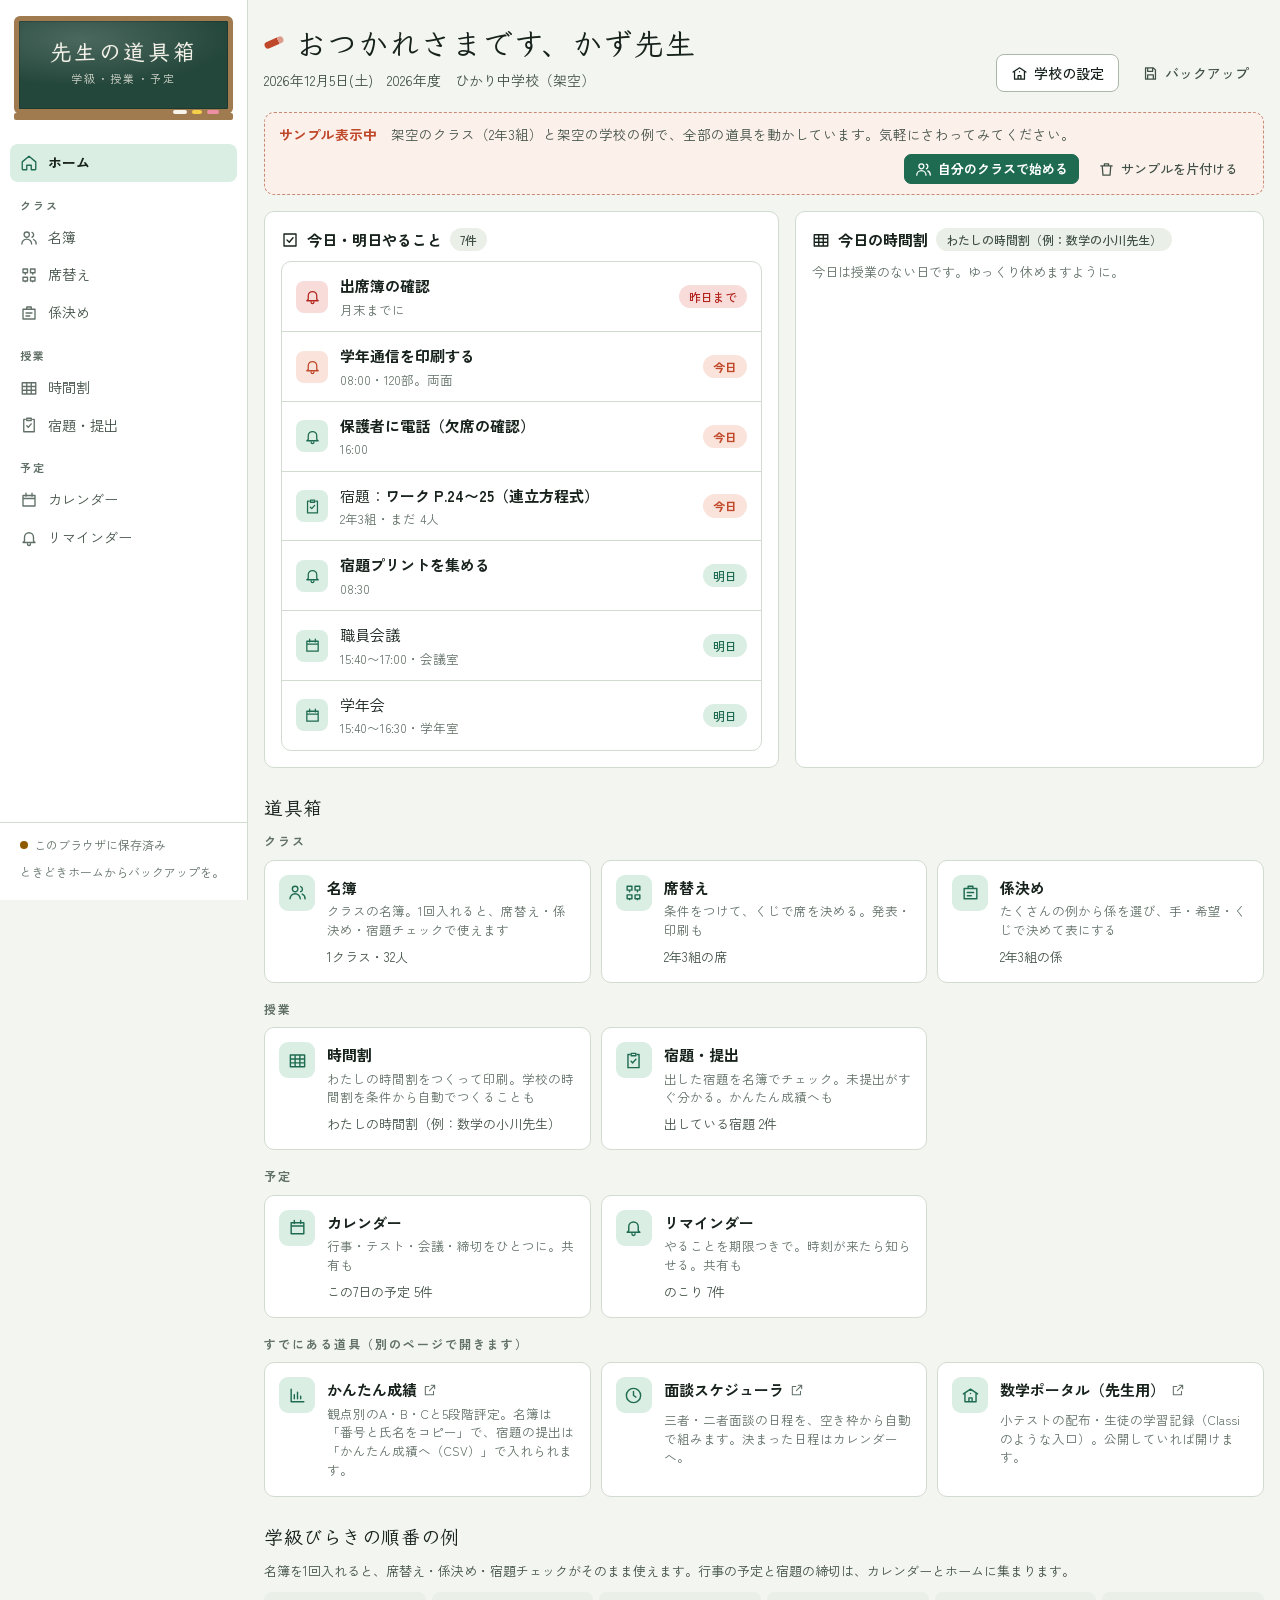
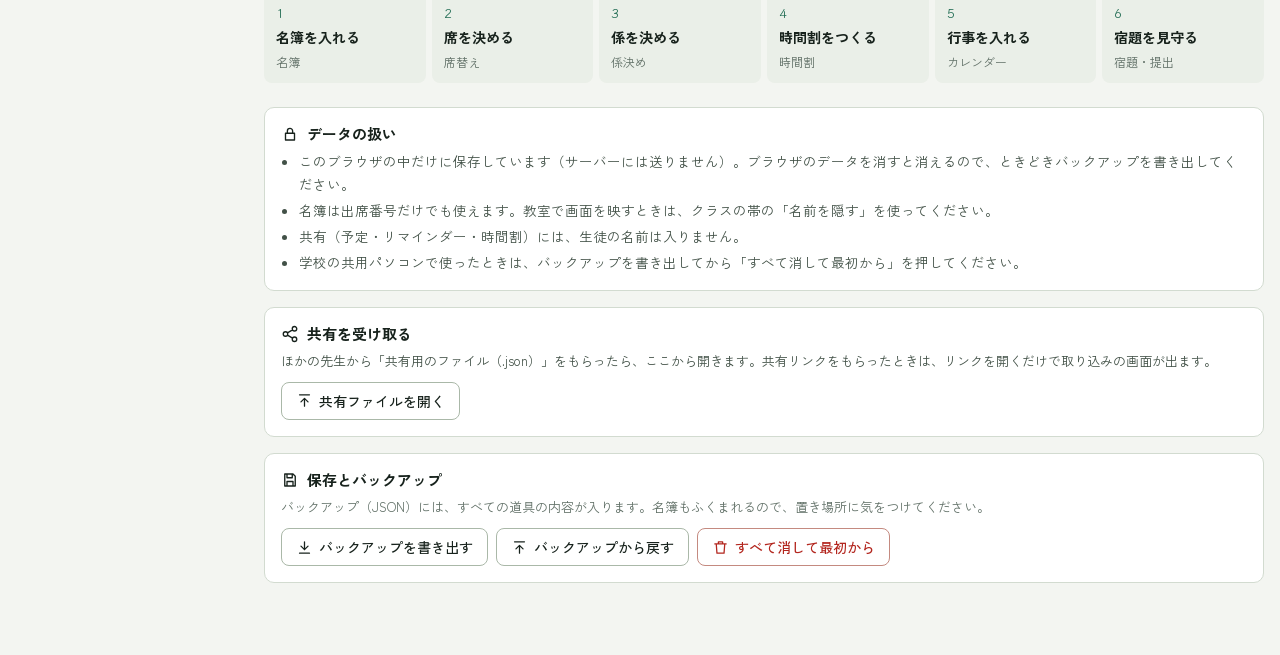
==== sensei-kit/index.html @ aae1f176 "先生の道具箱（sensei-kit）を追加 名簿を1回入れると、席替え・係決め・宿題の提出チェックがそのまま使える、 ブラウザだけで動く先生向けの道具一式。土台は みせびらき の kit.js を写し" ====
<!doctype html>
<html lang="ja">
<head>
<meta charset="utf-8">
<meta name="viewport" content="width=device-width, initial-scale=1, viewport-fit=cover">
<meta name="robots" content="noindex,nofollow">
<meta name="referrer" content="no-referrer">
<meta name="description" content="席替え・係決め・時間割・カレンダー・リマインダー・宿題の提出チェックを、1つの名簿でつないだ先生の道具箱。データはこのブラウザの中だけに保存します。">
<meta name="theme-color" content="#24473b">
<title>先生の道具箱</title>
<link rel="icon" href="data:image/svg+xml,%3Csvg xmlns='http://www.w3.org/2000/svg' viewBox='0 0 64 64'%3E%3Crect x='4' y='8' width='56' height='40' rx='4' fill='%23a07b4f'/%3E%3Crect x='9' y='13' width='46' height='30' rx='2' fill='%2324473b'/%3E%3Cpath d='M17 34c5-9 9-12 14-6s9 3 14-8' stroke='%23f6f3ea' stroke-width='3' fill='none' stroke-linecap='round'/%3E%3Crect x='38' y='51' width='14' height='5' rx='2.5' fill='%23f3cf4a'/%3E%3C/svg%3E">
<link rel="preconnect" href="https://fonts.googleapis.com">
<link rel="preconnect" href="https://fonts.gstatic.com" crossorigin>
<link rel="stylesheet" href="https://fonts.googleapis.com/css2?family=Klee+One:wght@400;600&family=Zen+Kaku+Gothic+New:wght@400;500;700&display=swap">
<link rel="stylesheet" href="css/kit.css">
</head>
<body>
<div id="kit"></div>
<!-- 部品（順番が大事：kit.js → school.js → 解く部品 → アプリ。最後に Kit.start()） -->
<script src="vendor/qrcode.js"></script>
<script src="js/kit.js"></script>
<script src="js/core/school.js"></script>
<script src="js/core/seat-solver.js"></script>
<script src="js/core/timetable-solver.js"></script>
<script src="js/core/roles-data.js"></script>
<script src="js/apps/home.js"></script>
<script src="js/apps/roster.js"></script>
<script src="js/apps/seats.js"></script>
<script src="js/apps/roles.js"></script>
<script src="js/apps/timetable.js"></script>
<script src="js/apps/homework.js"></script>
<script src="js/apps/calendar.js"></script>
<script src="js/apps/reminders.js"></script>
<script src="js/start.js"></script>
</body>
</html>
---- sensei-kit/css/kit.css ----
/* 先生の道具箱 — 共通の見た目（みせびらき の kit.css を写して、色と看板だけ学校向けに）
   黒板の緑を地の色に、ここぞという所だけチョークの朱。看板は黒板とチョーク受け。
   レイアウト：左にメニュー（黒板の看板つき）、右に作業台。スマホでは上に細い帯、メニューは引き出し。
   色はすべてトークン。トークンの名前は みせびらき と同じ（--gosu が主の色、--shu が差し色）。
   アプリ側の CSS も、ここの変数だけを使う（ダーク表示が自動でそろう）。 */
:root {
  --bg: #f3f5f1;
  --surface: #ffffff;
  --surface-2: #eaefe8;
  --surface-3: #dce5da;
  --line: #d2dbd0;
  --line-strong: #aab8a8;
  --ink: #17221c;
  --ink-2: #425147;
  --ink-3: #627168;
  --gosu: #1f6b52;
  --gosu-hi: #26805f;
  --gosu-wash: #daeee3;
  --on-gosu: #ffffff;
  --shu: #c0482a;
  --shu-wash: #fae3da;
  --on-shu: #ffffff;
  --board: #24473b;
  --on-board: #f6f3ea;
  --frame: #a07b4f;
  --ok: #23774a;
  --ok-wash: #dcefe3;
  --warn: #8f5b00;
  --warn-wash: #f8ecd2;
  --bad: #b3261e;
  --bad-wash: #f8dcda;
  --focus: #26805f;
  --scrim: rgba(12, 24, 18, .42);
  --shadow-1: 0 1px 2px rgba(20, 40, 30, .06);
  --shadow-2: 0 2px 4px rgba(20, 40, 30, .05), 0 12px 32px rgba(20, 40, 30, .12);
  /* グラフ・種類の色（みせびらき と同じ検証済みの並び。順番どおりに使い、使い回さない） */
  --series-1: #2f6fd0;
  --series-2: #e25a33;
  --series-3: #1baf7a;
  --series-4: #eda100;
  --series-5: #e87ba4;
  --series-6: #008300;
  --series-7: #6250d6;
  --series-8: #e34948;
  --chart-grid: #e3eae1;
  --chart-axis: #b7c4b5;
  --r: 10px;
  --r-sm: 6px;
  --r-lg: 16px;
  --font-display: "Klee One", "Hiragino Maru Gothic ProN", "Yu Gothic", "YuGothic", "IPAGothic", sans-serif;
  --font-body: "Zen Kaku Gothic New", "Hiragino Sans", "Hiragino Kaku Gothic ProN", "Yu Gothic UI", "Yu Gothic", Meiryo, "IPAGothic", system-ui, sans-serif;
  --font-mono: ui-monospace, "SFMono-Regular", Menlo, Consolas, monospace;
  --side-w: 248px;
  --top-h: 52px;
  --gutter-l: max(16px, env(safe-area-inset-left, 0px));
  --gutter-r: max(16px, env(safe-area-inset-right, 0px));
}
@media (prefers-color-scheme: dark) {
  :root:not([data-theme="light"]) {
    --bg: #0e1512;
    --surface: #141e19;
    --surface-2: #1a2721;
    --surface-3: #22322a;
    --line: #293a31;
    --line-strong: #3c5346;
    --ink: #e5eee8;
    --ink-2: #b2c3b8;
    --ink-3: #8ea095;
    --gosu: #7fd0ac;
    --gosu-hi: #9fdec1;
    --gosu-wash: #1b3a2d;
    --on-gosu: #0a1510;
    --shu: #ff8a66;
    --shu-wash: #47261b;
    --on-shu: #1a0b07;
    --board: #1c3a2f;
    --on-board: #f2efe6;
    --frame: #6e5537;
    --ok: #6fd09a;
    --ok-wash: #15372a;
    --warn: #f0c35a;
    --warn-wash: #3a2f12;
    --bad: #ff8d84;
    --bad-wash: #47201d;
    --focus: #9fdec1;
    --scrim: rgba(0, 0, 0, .55);
    --shadow-1: 0 1px 2px rgba(0, 0, 0, .3);
    --shadow-2: 0 2px 4px rgba(0, 0, 0, .3), 0 12px 32px rgba(0, 0, 0, .45);
    --series-1: #5b8fe6;
    --series-2: #e5673f;
    --series-3: #199e70;
    --series-4: #c98500;
    --series-5: #d55181;
    --series-6: #2f9a2f;
    --series-7: #9085e9;
    --series-8: #e66767;
    --chart-grid: #20302a;
    --chart-axis: #3c5346;
    color-scheme: dark;
  }
}
:root[data-theme="dark"] {
  --bg: #0e1512;
  --surface: #141e19;
  --surface-2: #1a2721;
  --surface-3: #22322a;
  --line: #293a31;
  --line-strong: #3c5346;
  --ink: #e5eee8;
  --ink-2: #b2c3b8;
  --ink-3: #8ea095;
  --gosu: #7fd0ac;
  --gosu-hi: #9fdec1;
  --gosu-wash: #1b3a2d;
  --on-gosu: #0a1510;
  --shu: #ff8a66;
  --shu-wash: #47261b;
  --on-shu: #1a0b07;
  --board: #1c3a2f;
  --on-board: #f2efe6;
  --frame: #6e5537;
  --ok: #6fd09a;
  --ok-wash: #15372a;
  --warn: #f0c35a;
  --warn-wash: #3a2f12;
  --bad: #ff8d84;
  --bad-wash: #47201d;
  --focus: #9fdec1;
  --scrim: rgba(0, 0, 0, .55);
  --shadow-1: 0 1px 2px rgba(0, 0, 0, .3);
  --shadow-2: 0 2px 4px rgba(0, 0, 0, .3), 0 12px 32px rgba(0, 0, 0, .45);
  --series-1: #5b8fe6;
  --series-2: #e5673f;
  --series-3: #199e70;
  --series-4: #c98500;
  --series-5: #d55181;
  --series-6: #2f9a2f;
  --series-7: #9085e9;
  --series-8: #e66767;
  --chart-grid: #20302a;
  --chart-axis: #3c5346;
  color-scheme: dark;
}

*, *::before, *::after { box-sizing: border-box; }
html, body { min-height: 100%; }
body {
  margin: 0;
  background: var(--bg);
  color: var(--ink);
  font-family: var(--font-body);
  font-size: 15px;
  line-height: 1.7;
  -webkit-font-smoothing: antialiased;
  -webkit-text-size-adjust: 100%;
  line-break: strict;
}
img, video, canvas, svg { max-width: 100%; }
[hidden] { display: none !important; }
a { color: var(--gosu); }
a:hover { color: var(--gosu-hi); }
h1, h2, h3, h4 { text-wrap: balance; line-height: 1.35; margin: 0; }
p { margin: 0; }
:focus-visible { outline: 2px solid var(--focus); outline-offset: 2px; }
::selection { background: var(--gosu-wash); }
@media (prefers-reduced-motion: reduce) {
  *, *::before, *::after { animation-duration: .01ms !important; transition-duration: .01ms !important; }
}

/* ───────── 外枠（メニュー＋作業台） ───────── */
.mb { display: grid; grid-template-columns: 1fr; min-height: 100vh; min-height: 100dvh; }
@media (min-width: 1000px) { .mb { grid-template-columns: var(--side-w) minmax(0, 1fr); } }

.mb-top {
  position: sticky; top: env(safe-area-inset-top, 0px); z-index: 40;
  display: flex; align-items: center; gap: 10px;
  height: var(--top-h);
  padding-left: var(--gutter-l); padding-right: var(--gutter-r);
  background: var(--board); color: var(--on-board);
}
@media (min-width: 1000px) { .mb-top { display: none; } }
.mb-top .mb-menu-btn { color: var(--on-board); background: transparent; border: 0; width: 40px; height: 40px; margin-left: -8px; border-radius: 8px; display: grid; place-items: center; cursor: pointer; }
.mb-top .mb-menu-btn:hover { background: rgba(255, 255, 255, .12); }
.mb-top .mb-top-brand { font-family: var(--font-display); font-weight: 600; letter-spacing: .08em; font-size: 17px; }
.mb-top .mb-top-app { margin-left: auto; font-size: 13px; opacity: .85; white-space: nowrap; overflow: hidden; text-overflow: ellipsis; min-width: 0; }

.mb-side {
  position: fixed; inset: 0 auto 0 0; z-index: 60;
  width: min(86vw, 300px);
  transform: translateX(-102%);
  transition: transform .22s ease;
  background: var(--surface);
  border-right: 1px solid var(--line);
  display: flex; flex-direction: column;
  padding-top: env(safe-area-inset-top, 0px);
  padding-bottom: env(safe-area-inset-bottom, 0px);
  padding-left: env(safe-area-inset-left, 0px);
  overflow-y: auto;
}
.mb.is-drawer .mb-side { transform: none; box-shadow: var(--shadow-2); }
.mb-scrim { position: fixed; inset: 0; z-index: 55; background: var(--scrim); }
@media (min-width: 1000px) {
  .mb-side { position: sticky; top: 0; height: 100vh; height: 100dvh; width: auto; transform: none; transition: none; padding-left: 0; }
  .mb-scrim { display: none; }
}

/* 黒板の看板（木の枠とチョーク受け）。押すとホームへ */
.kokuban {
  position: relative; display: block; margin: 16px 14px 6px; padding: 16px 12px 22px;
  color: var(--on-board); text-align: center; text-decoration: none;
  background: radial-gradient(120% 90% at 30% 20%, color-mix(in srgb, var(--board) 82%, #fff) 0%, var(--board) 60%);
  border: 5px solid var(--frame); border-radius: 6px;
  box-shadow: inset 0 0 0 1px rgba(0, 0, 0, .18), var(--shadow-1);
}
.kokuban:hover { color: var(--on-board); filter: brightness(1.05); }
.kokuban .kokuban-name { font-family: var(--font-display); font-weight: 600; font-size: 22px; letter-spacing: .12em; line-height: 1.25; display: block; text-shadow: 0 0 1px rgba(255, 255, 255, .35); }
.kokuban .kokuban-sub { display: block; font-size: 11px; letter-spacing: .2em; opacity: .82; margin-top: 4px; }
.kokuban .kokuban-tray { position: absolute; left: -5px; right: -5px; bottom: -11px; height: 7px; background: var(--frame); border-radius: 2px; display: flex; justify-content: flex-end; align-items: flex-start; gap: 5px; padding: 0 14px; }
.kokuban .kokuban-tray i { display: block; width: 14px; height: 4px; margin-top: -3px; border-radius: 2px; background: #f7f4ec; }
.kokuban .kokuban-tray i.c2 { width: 10px; background: #f3cf4a; }
.kokuban .kokuban-tray i.c3 { width: 12px; background: #ef8fa6; }

.mb-nav { padding: 24px 10px 12px; display: grid; gap: 14px; }
.mb-nav-group > .mb-nav-label { font-size: 11px; letter-spacing: .16em; color: var(--ink-3); padding: 0 10px 4px; font-weight: 700; }
.mb-nav-item {
  display: flex; align-items: center; gap: 10px; width: 100%;
  padding: 7px 10px; border-radius: 8px; border: 0; background: transparent;
  color: var(--ink-2); font: inherit; font-size: 14px; text-align: left; cursor: pointer; text-decoration: none;
}
.mb-nav-item svg { flex: none; width: 18px; height: 18px; color: var(--ink-3); }
.mb-nav-item:hover { background: var(--surface-2); color: var(--ink); }
.mb-nav-item[aria-current="page"] { background: var(--gosu-wash); color: var(--ink); font-weight: 700; }
.mb-nav-item[aria-current="page"] svg { color: var(--gosu); }
.mb-side-foot { margin-top: auto; padding: 12px 20px 18px; font-size: 12px; color: var(--ink-3); border-top: 1px solid var(--line); display: grid; gap: 6px; }
.mb-save-state { display: flex; align-items: center; gap: 6px; }
.mb-save-state::before { content: ""; width: 8px; height: 8px; border-radius: 50%; background: var(--ink-3); flex: none; }
.mb-save-state[data-mode="db"]::before { background: var(--ok); }
.mb-save-state[data-mode="local"]::before { background: var(--warn); }

.mb-main { min-width: 0; }
.mb-view {
  padding-left: var(--gutter-l); padding-right: var(--gutter-r);
  padding-block: 22px 72px;
  max-width: 1240px; margin: 0 auto;
}
.mb-view.is-wide { max-width: none; padding-block: 0; padding-left: 0; padding-right: 0; }

/* ───────── アプリの見出し ───────── */
.app-head { display: flex; flex-wrap: wrap; align-items: flex-end; gap: 12px 20px; margin-bottom: 20px; }
.app-head .app-title { min-width: 0; flex: 1 1 320px; }
.app-head h1 { font-family: var(--font-display); font-weight: 600; font-size: clamp(22px, 3.2vw, 30px); letter-spacing: .04em; display: flex; align-items: center; gap: 12px; }
/* 見出しの頭に、チョーク1本 */
.app-head h1::before {
  content: ""; flex: none; width: 20px; height: 7px; border-radius: 4px;
  background: linear-gradient(90deg, var(--shu) 0 72%, color-mix(in srgb, var(--shu) 55%, var(--surface)) 72%);
  transform: rotate(-24deg);
}
.app-head .app-desc { color: var(--ink-2); margin-top: 6px; font-size: 14px; max-width: 64ch; }
.app-head .app-actions { display: flex; flex-wrap: wrap; gap: 8px; align-items: center; }

/* ───────── 部品 ───────── */
.btn {
  --btn-bg: var(--surface); --btn-fg: var(--ink); --btn-line: var(--line-strong);
  display: inline-flex; align-items: center; justify-content: center; gap: 6px;
  min-height: 38px; padding: 7px 14px;
  border: 1px solid var(--btn-line); border-radius: 8px;
  background: var(--btn-bg); color: var(--btn-fg);
  font: inherit; font-size: 14px; font-weight: 500; line-height: 1.2;
  cursor: pointer; text-decoration: none; white-space: nowrap;
  transition: background .12s, border-color .12s, transform .06s;
}
.btn:hover { --btn-bg: var(--surface-2); }
.btn:active { transform: translateY(1px); }
.btn:disabled, .btn[aria-disabled="true"] { opacity: .5; cursor: not-allowed; transform: none; }
.btn svg { width: 17px; height: 17px; flex: none; }
.btn.primary { --btn-bg: var(--gosu); --btn-fg: var(--on-gosu); --btn-line: var(--gosu); font-weight: 700; }
.btn.primary:hover { --btn-bg: var(--gosu-hi); --btn-line: var(--gosu-hi); }
.btn.accent { --btn-bg: var(--shu); --btn-fg: var(--on-shu); --btn-line: var(--shu); font-weight: 700; }
.btn.accent:hover { filter: brightness(1.06); }
.btn.ghost { --btn-bg: transparent; --btn-line: transparent; color: var(--ink-2); }
.btn.ghost:hover { --btn-bg: var(--surface-2); color: var(--ink); }
.btn.danger { --btn-fg: var(--bad); --btn-line: color-mix(in srgb, var(--bad) 45%, var(--line)); }
.btn.danger:hover { --btn-bg: var(--bad-wash); }
.btn.sm { min-height: 30px; padding: 4px 10px; font-size: 13px; border-radius: 7px; }
.btn.icon { padding: 0; width: 38px; min-width: 38px; }
.btn.icon.sm { width: 30px; min-width: 30px; }
.btn.ai { --btn-line: color-mix(in srgb, var(--gosu) 40%, var(--line)); color: var(--gosu); }
.btn.ai svg { color: var(--gosu); }
.btn-row { display: flex; flex-wrap: wrap; gap: 8px; align-items: center; }
/* 指で押す画面では、小さいボタンも 36px 以上に */
@media (pointer: coarse) {
  .btn.sm { min-height: 36px; }
  .btn.icon.sm { width: 36px; min-width: 36px; }
  .seg > button { min-height: 36px; }
}

label { font-size: 13px; color: var(--ink-2); font-weight: 500; }
input[type="text"], input[type="email"], input[type="tel"], input[type="url"], input[type="number"],
input[type="date"], input[type="time"], input[type="datetime-local"], input[type="month"], input[type="search"],
input[type="password"], input:not([type]), select, textarea {
  width: 100%; min-width: 0;
  min-height: 38px; padding: 7px 10px;
  border: 1px solid var(--line-strong); border-radius: 8px;
  background: var(--surface); color: var(--ink);
  font: inherit; font-size: 15px; line-height: 1.5;
}
textarea { min-height: 84px; resize: vertical; }
select { padding-right: 28px; }
input:focus, select:focus, textarea:focus { outline: 2px solid var(--focus); outline-offset: 0; border-color: var(--focus); }
input[type="checkbox"], input[type="radio"] { accent-color: var(--gosu); width: 17px; height: 17px; }
input[type="color"] { width: 44px; height: 36px; padding: 2px; border: 1px solid var(--line-strong); border-radius: 8px; background: var(--surface); cursor: pointer; }
input[type="range"] { accent-color: var(--gosu); width: 100%; }
::placeholder { color: var(--ink-3); opacity: 1; }

.field { display: grid; gap: 4px; min-width: 0; }
.hint, .field .hint { font-size: 12px; color: var(--ink-3); line-height: 1.5; }
.field.inline { grid-template-columns: auto 1fr; align-items: center; gap: 10px; }
.check { display: inline-flex; align-items: center; gap: 8px; font-size: 14px; color: var(--ink); cursor: pointer; }

.card { background: var(--surface); border: 1px solid var(--line); border-radius: var(--r); padding: 16px; min-width: 0; }
.card.pad-lg { padding: 22px; }
.card.flat { box-shadow: none; }
.card-h { display: flex; align-items: center; gap: 10px; flex-wrap: wrap; margin-bottom: 12px; }
.card-h h2, .card-h h3 { font-size: 16px; font-weight: 700; }
.card-h .spacer { flex: 1; }
.section-title { font-family: var(--font-display); font-size: 19px; font-weight: 600; letter-spacing: .03em; margin: 26px 0 12px; }

.stack { display: flex; flex-direction: column; gap: 12px; min-width: 0; }
.stack.tight { gap: 6px; }
.row { display: flex; flex-wrap: wrap; gap: 10px; align-items: center; min-width: 0; }
.row.between { justify-content: space-between; }
.grow { flex: 1 1 auto; min-width: 0; }
.grid { display: grid; gap: 14px; min-width: 0; }
.grid > * { min-width: 0; }
.cols-2 { grid-template-columns: repeat(auto-fit, minmax(min(100%, 320px), 1fr)); }
.cols-3 { grid-template-columns: repeat(auto-fit, minmax(min(100%, 240px), 1fr)); }
.cols-4 { grid-template-columns: repeat(auto-fit, minmax(min(100%, 180px), 1fr)); }
.split { display: grid; gap: 16px; grid-template-columns: 1fr; min-width: 0; }
@media (min-width: 900px) { .split { grid-template-columns: minmax(280px, 360px) minmax(0, 1fr); } .split.wide-side { grid-template-columns: minmax(300px, 440px) minmax(0, 1fr); } }

.muted { color: var(--ink-3); }
.ink-2 { color: var(--ink-2); }
.small { font-size: 13px; }
.tiny { font-size: 11.5px; }
.num { font-variant-numeric: tabular-nums; }
.mono { font-family: var(--font-mono); font-size: .92em; }
.display { font-family: var(--font-display); }
.nowrap { white-space: nowrap; }
.ellipsis { white-space: nowrap; overflow: hidden; text-overflow: ellipsis; min-width: 0; }
.divider { height: 1px; background: var(--line); border: 0; margin: 4px 0; }

/* 小さな札 */
.chip {
  display: inline-flex; align-items: center; gap: 5px;
  padding: 1px 9px; border-radius: 999px; min-height: 22px;
  font-size: 12px; font-weight: 500; line-height: 1.6;
  background: var(--surface-2); color: var(--ink-2); border: 1px solid transparent; white-space: nowrap;
}
.chip.sample { background: var(--shu-wash); color: var(--shu); font-weight: 700; letter-spacing: .04em; }
.chip.blue { background: var(--gosu-wash); color: var(--gosu); }
.chip.shu { background: var(--shu-wash); color: var(--shu); font-weight: 700; }
.chip.ok { background: var(--ok-wash); color: var(--ok); }
.chip.warn { background: var(--warn-wash); color: var(--warn); }
.chip.bad { background: var(--bad-wash); color: var(--bad); }
.chip.line { background: transparent; border-color: var(--line-strong); }
.chip .dot { width: 7px; height: 7px; border-radius: 50%; background: currentColor; }
button.chip { cursor: pointer; font: inherit; font-size: 12px; }
button.chip[aria-pressed="true"] { background: var(--gosu); color: var(--on-gosu); }

/* サンプル表示中の帯 */
.sample-bar {
  display: flex; flex-wrap: wrap; align-items: center; gap: 8px 14px;
  padding: 10px 14px; margin-bottom: 16px;
  border-radius: var(--r); border: 1px dashed color-mix(in srgb, var(--shu) 55%, var(--line));
  background: color-mix(in srgb, var(--shu-wash) 55%, var(--surface));
  font-size: 13.5px; color: var(--ink-2);
}
.sample-bar strong { color: var(--shu); }
.sample-bar .btn-row { margin-left: auto; }

/* 切り替えボタン（セグメント） */
.seg { display: inline-flex; flex-wrap: wrap; gap: 2px; padding: 3px; border-radius: 9px; background: var(--surface-2); border: 1px solid var(--line); }
.seg > button { display: inline-flex; align-items: center; justify-content: center; gap: 6px; border: 0; background: transparent; color: var(--ink-2); font: inherit; font-size: 13px; padding: 5px 12px; border-radius: 6px; cursor: pointer; min-height: 30px; white-space: nowrap; }
.seg > button svg { flex: none; }
.seg > button:hover { color: var(--ink); }
.seg > button[aria-pressed="true"] { background: var(--surface); color: var(--ink); font-weight: 700; box-shadow: var(--shadow-1); }

/* タブ */
.tabs { display: flex; gap: 2px; border-bottom: 1px solid var(--line); overflow-x: auto; scrollbar-width: none; }
.tabs::-webkit-scrollbar { display: none; }
.tabs > button { border: 0; background: transparent; font: inherit; font-size: 14px; color: var(--ink-2); padding: 9px 14px; cursor: pointer; border-bottom: 2px solid transparent; margin-bottom: -1px; white-space: nowrap; }
.tabs > button[aria-selected="true"] { color: var(--ink); border-bottom-color: var(--gosu); font-weight: 700; }

/* 表 */
.tbl-wrap { overflow-x: auto; border: 1px solid var(--line); border-radius: var(--r); background: var(--surface); }
table.tbl { width: 100%; border-collapse: collapse; font-size: 14px; }
table.tbl th, table.tbl td { padding: 8px 12px; border-bottom: 1px solid var(--line); text-align: left; vertical-align: top; }
table.tbl th { font-size: 12px; font-weight: 700; color: var(--ink-3); letter-spacing: .04em; background: var(--surface-2); white-space: nowrap; }
table.tbl tr:last-child td { border-bottom: 0; }
table.tbl td.r, table.tbl th.r { text-align: right; font-variant-numeric: tabular-nums; }
table.tbl tbody tr:hover td { background: color-mix(in srgb, var(--surface-2) 60%, transparent); }

/* 数字の札（KPI） */
.kpi { display: grid; gap: 2px; padding: 14px 16px; background: var(--surface); border: 1px solid var(--line); border-radius: var(--r); min-width: 0; }
.kpi .kpi-label { font-size: 12.5px; color: var(--ink-3); font-weight: 500; }
.kpi .kpi-value { font-size: 26px; font-weight: 700; letter-spacing: .01em; line-height: 1.25; }
.kpi .kpi-sub { font-size: 12.5px; color: var(--ink-2); }
.meter { height: 8px; border-radius: 99px; background: var(--gosu-wash); overflow: hidden; }
.meter > i { display: block; height: 100%; border-radius: 99px; background: var(--gosu); }
.meter.ok > i { background: var(--ok); }
.meter.warn > i { background: var(--warn); }

/* 何もないとき */
.empty { text-align: center; padding: 32px 18px; border: 1px dashed var(--line-strong); border-radius: var(--r); color: var(--ink-2); background: var(--surface); }
.empty .empty-title { font-weight: 700; color: var(--ink); margin-bottom: 4px; font-size: 15px; }
.empty .btn-row { justify-content: center; margin-top: 12px; }

/* 道具の帯（アプリ上部の操作列） */
.toolbar { display: flex; flex-wrap: wrap; gap: 8px; align-items: center; padding: 8px 0; }
.toolbar .spacer { flex: 1; }

/* 一覧 */
.list { display: grid; border: 1px solid var(--line); border-radius: var(--r); background: var(--surface); overflow: hidden; }
.list > .list-item { display: flex; gap: 12px; align-items: flex-start; padding: 11px 14px; border-bottom: 1px solid var(--line); min-width: 0; }
.list > .list-item:last-child { border-bottom: 0; }
.list > button.list-item { width: 100%; background: transparent; border-left: 0; border-right: 0; border-top: 0; font: inherit; color: inherit; text-align: left; cursor: pointer; }
.list > button.list-item:hover { background: var(--surface-2); }
.list > .list-item[aria-selected="true"] { background: var(--gosu-wash); }

/* ダイアログ */
.modal-back { position: fixed; inset: 0; z-index: 100; background: var(--scrim); display: grid; place-items: center; padding: max(16px, env(safe-area-inset-top, 0px)) var(--gutter-r) max(16px, env(safe-area-inset-bottom, 0px)) var(--gutter-l); animation: mb-fade .14s ease-out; }
.modal {
  width: min(560px, 100%); max-height: calc(100dvh - 32px); overflow: auto;
  background: var(--surface); color: var(--ink);
  border-radius: var(--r-lg); border: 1px solid var(--line); box-shadow: var(--shadow-2);
  display: flex; flex-direction: column;
}
.modal.wide { width: min(880px, 100%); }
.modal:focus { outline: none; }
.modal-h { display: flex; align-items: center; gap: 10px; padding: 16px 18px 4px; }
.modal-h h2 { font-size: 17px; font-weight: 700; flex: 1; }
.modal-b { padding: 10px 18px 6px; display: grid; gap: 12px; }
.modal-f { display: flex; flex-wrap: wrap; justify-content: flex-end; gap: 8px; padding: 12px 18px 16px; }
@keyframes mb-fade { from { opacity: 0; } to { opacity: 1; } }

/* 知らせ */
.mb-toasts { position: fixed; z-index: 120; left: 50%; transform: translateX(-50%); bottom: calc(18px + env(safe-area-inset-bottom, 0px)); display: grid; gap: 8px; width: min(440px, calc(100% - 32px)); pointer-events: none; }
.toast { pointer-events: auto; background: var(--ink); color: var(--surface); padding: 10px 14px; border-radius: 10px; box-shadow: var(--shadow-2); font-size: 14px; display: flex; gap: 10px; align-items: center; animation: mb-rise .18s ease-out; }
.toast.bad { background: var(--bad); color: #fff; }
.toast .btn { --btn-bg: transparent; --btn-fg: inherit; --btn-line: currentColor; min-height: 28px; padding: 3px 10px; font-size: 13px; margin-left: auto; }
@keyframes mb-rise { from { opacity: 0; transform: translateY(6px); } to { opacity: 1; transform: none; } }

/* 使い方などの折りたたみ */
details.help { border: 1px solid var(--line); border-radius: var(--r); background: var(--surface); padding: 10px 14px; font-size: 14px; }
details.help > summary { cursor: pointer; font-weight: 700; color: var(--ink-2); list-style: none; display: flex; align-items: center; gap: 8px; }
details.help > summary::-webkit-details-marker { display: none; }
details.help > summary::before { content: ""; width: 7px; height: 7px; border-right: 2px solid var(--ink-3); border-bottom: 2px solid var(--ink-3); transform: rotate(-45deg); transition: transform .15s; flex: none; }
details.help[open] > summary::before { transform: rotate(45deg); }
details.help ol, details.help ul { margin: 8px 0 0; padding-left: 1.4em; color: var(--ink-2); }
details.help li + li { margin-top: 4px; }

/* 画面によって出し分ける部品 */
html:not(.has-ai) .ai-only { display: none !important; }
html.is-artifact .local-only { display: none !important; }
html:not(.is-artifact) .artifact-only { display: none !important; }
kbd { font-family: var(--font-mono); font-size: 12px; padding: 1px 6px; border-radius: 5px; border: 1px solid var(--line-strong); background: var(--surface-2); }

/* グラフ */
.chart { position: relative; min-width: 0; }
.chart svg { display: block; width: 100%; height: auto; overflow: visible; }
.chart .chart-legend { display: flex; flex-wrap: wrap; gap: 4px 14px; font-size: 12.5px; color: var(--ink-2); margin-bottom: 6px; }
.chart .chart-legend span { display: inline-flex; align-items: center; gap: 6px; }
.chart .chart-legend i { width: 10px; height: 10px; border-radius: 3px; display: inline-block; }
.chart .chart-legend i.line { height: 2px; width: 14px; border-radius: 2px; }
.chart .chart-tip { position: absolute; pointer-events: none; z-index: 5; background: var(--surface); color: var(--ink); border: 1px solid var(--line); box-shadow: var(--shadow-2); border-radius: 8px; padding: 7px 10px; font-size: 12.5px; min-width: 120px; }
.chart .chart-tip .tip-h { color: var(--ink-3); margin-bottom: 3px; }
.chart .chart-tip .tip-row { display: flex; align-items: center; gap: 8px; }
.chart .chart-tip .tip-row b { font-variant-numeric: tabular-nums; margin-left: auto; padding-left: 10px; }
.chart .chart-tip .tip-row i { width: 12px; height: 2px; border-radius: 2px; display: inline-block; }
.chart .chart-table-toggle { margin-top: 6px; }
.chart text { fill: var(--ink-3); font-size: 11px; font-family: var(--font-body); }

/* 印刷（手元のブラウザで開いたときだけ使える） */
@media print {
  .mb-side, .mb-top, .app-actions, .toolbar, .sample-bar, .no-print { display: none !important; }
  .mb { display: block; }
  .mb-view { padding: 0; max-width: none; }
  body { background: #fff; }
}
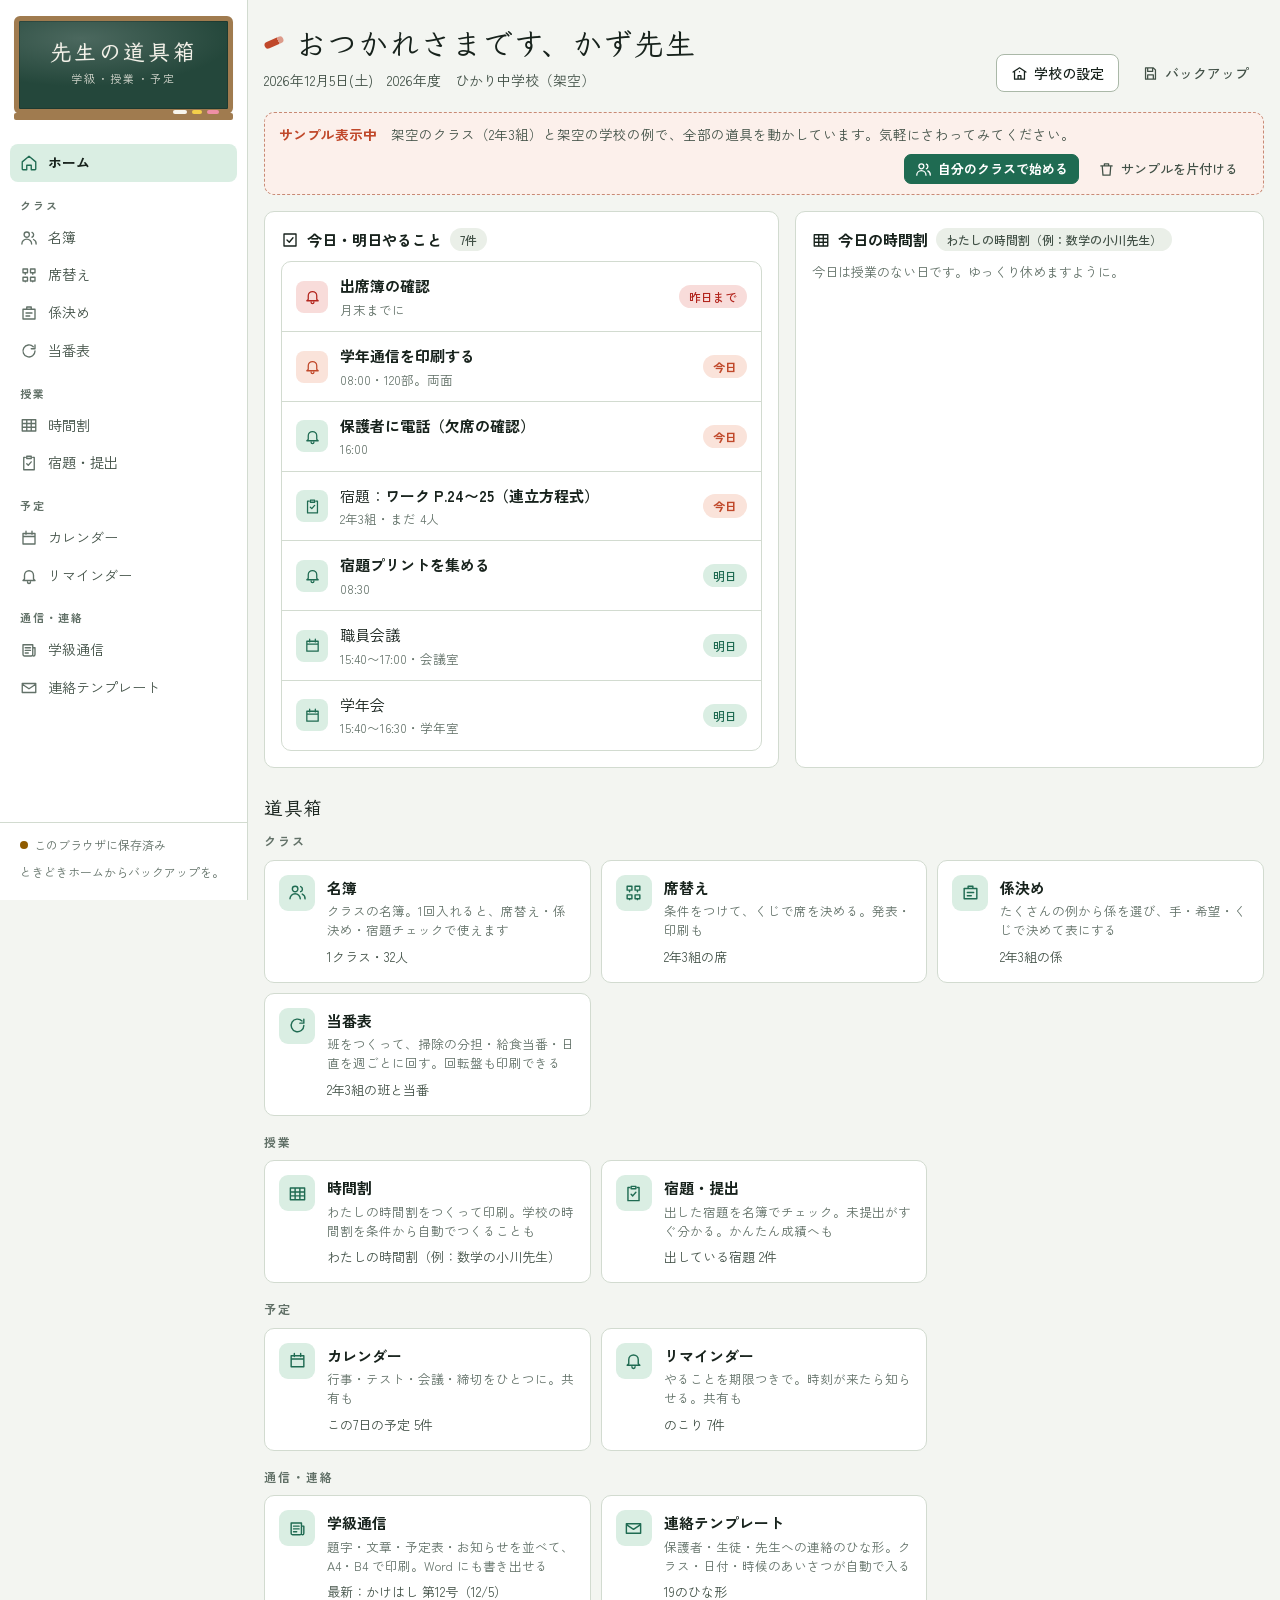
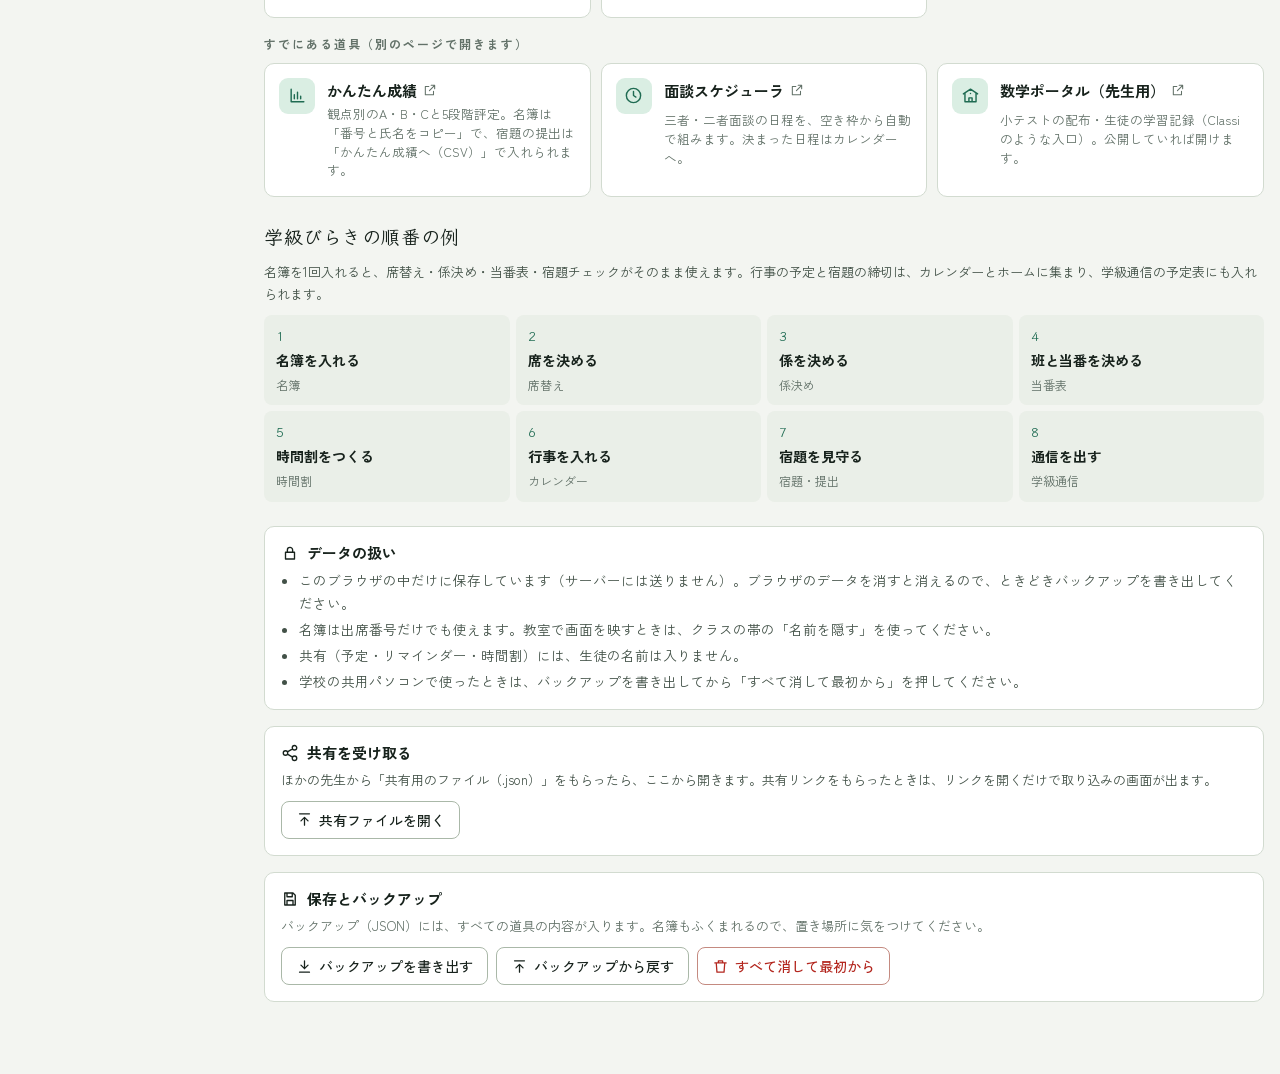
==== commit b2265a1d: "先生の道具箱：当番表・学級通信・連絡テンプレートを足す - 当番表：名簿から班をつくり（番号順・保存した席から席の近い人で・くじ）、   掃除の分担・給食当番・日直を週ごとに回す。祝日・お休みの週はと" ====
--- a/sensei-kit/index.html
+++ b/sensei-kit/index.html
@@ -5,7 +5,7 @@
 <meta name="viewport" content="width=device-width, initial-scale=1, viewport-fit=cover">
 <meta name="robots" content="noindex,nofollow">
 <meta name="referrer" content="no-referrer">
-<meta name="description" content="席替え・係決め・時間割・カレンダー・リマインダー・宿題の提出チェックを、1つの名簿でつないだ先生の道具箱。データはこのブラウザの中だけに保存します。">
+<meta name="description" content="席替え・係決め・当番表・時間割・カレンダー・リマインダー・宿題の提出チェック・学級通信・連絡テンプレートを、1つの名簿でつないだ先生の道具箱。データはこのブラウザの中だけに保存します。">
 <meta name="theme-color" content="#24473b">
 <title>先生の道具箱</title>
 <link rel="icon" href="data:image/svg+xml,%3Csvg xmlns='http://www.w3.org/2000/svg' viewBox='0 0 64 64'%3E%3Crect x='4' y='8' width='56' height='40' rx='4' fill='%23a07b4f'/%3E%3Crect x='9' y='13' width='46' height='30' rx='2' fill='%2324473b'/%3E%3Cpath d='M17 34c5-9 9-12 14-6s9 3 14-8' stroke='%23f6f3ea' stroke-width='3' fill='none' stroke-linecap='round'/%3E%3Crect x='38' y='51' width='14' height='5' rx='2.5' fill='%23f3cf4a'/%3E%3C/svg%3E">
@@ -23,14 +23,20 @@
 <script src="js/core/seat-solver.js"></script>
 <script src="js/core/timetable-solver.js"></script>
 <script src="js/core/roles-data.js"></script>
+<script src="js/core/duty.js"></script>
+<script src="js/core/letters.js"></script>
+<script src="js/core/docx.js"></script>
 <script src="js/apps/home.js"></script>
 <script src="js/apps/roster.js"></script>
 <script src="js/apps/seats.js"></script>
 <script src="js/apps/roles.js"></script>
+<script src="js/apps/duty.js"></script>
 <script src="js/apps/timetable.js"></script>
 <script src="js/apps/homework.js"></script>
 <script src="js/apps/calendar.js"></script>
 <script src="js/apps/reminders.js"></script>
+<script src="js/apps/newsletter.js"></script>
+<script src="js/apps/templates.js"></script>
 <script src="js/start.js"></script>
 </body>
 </html>
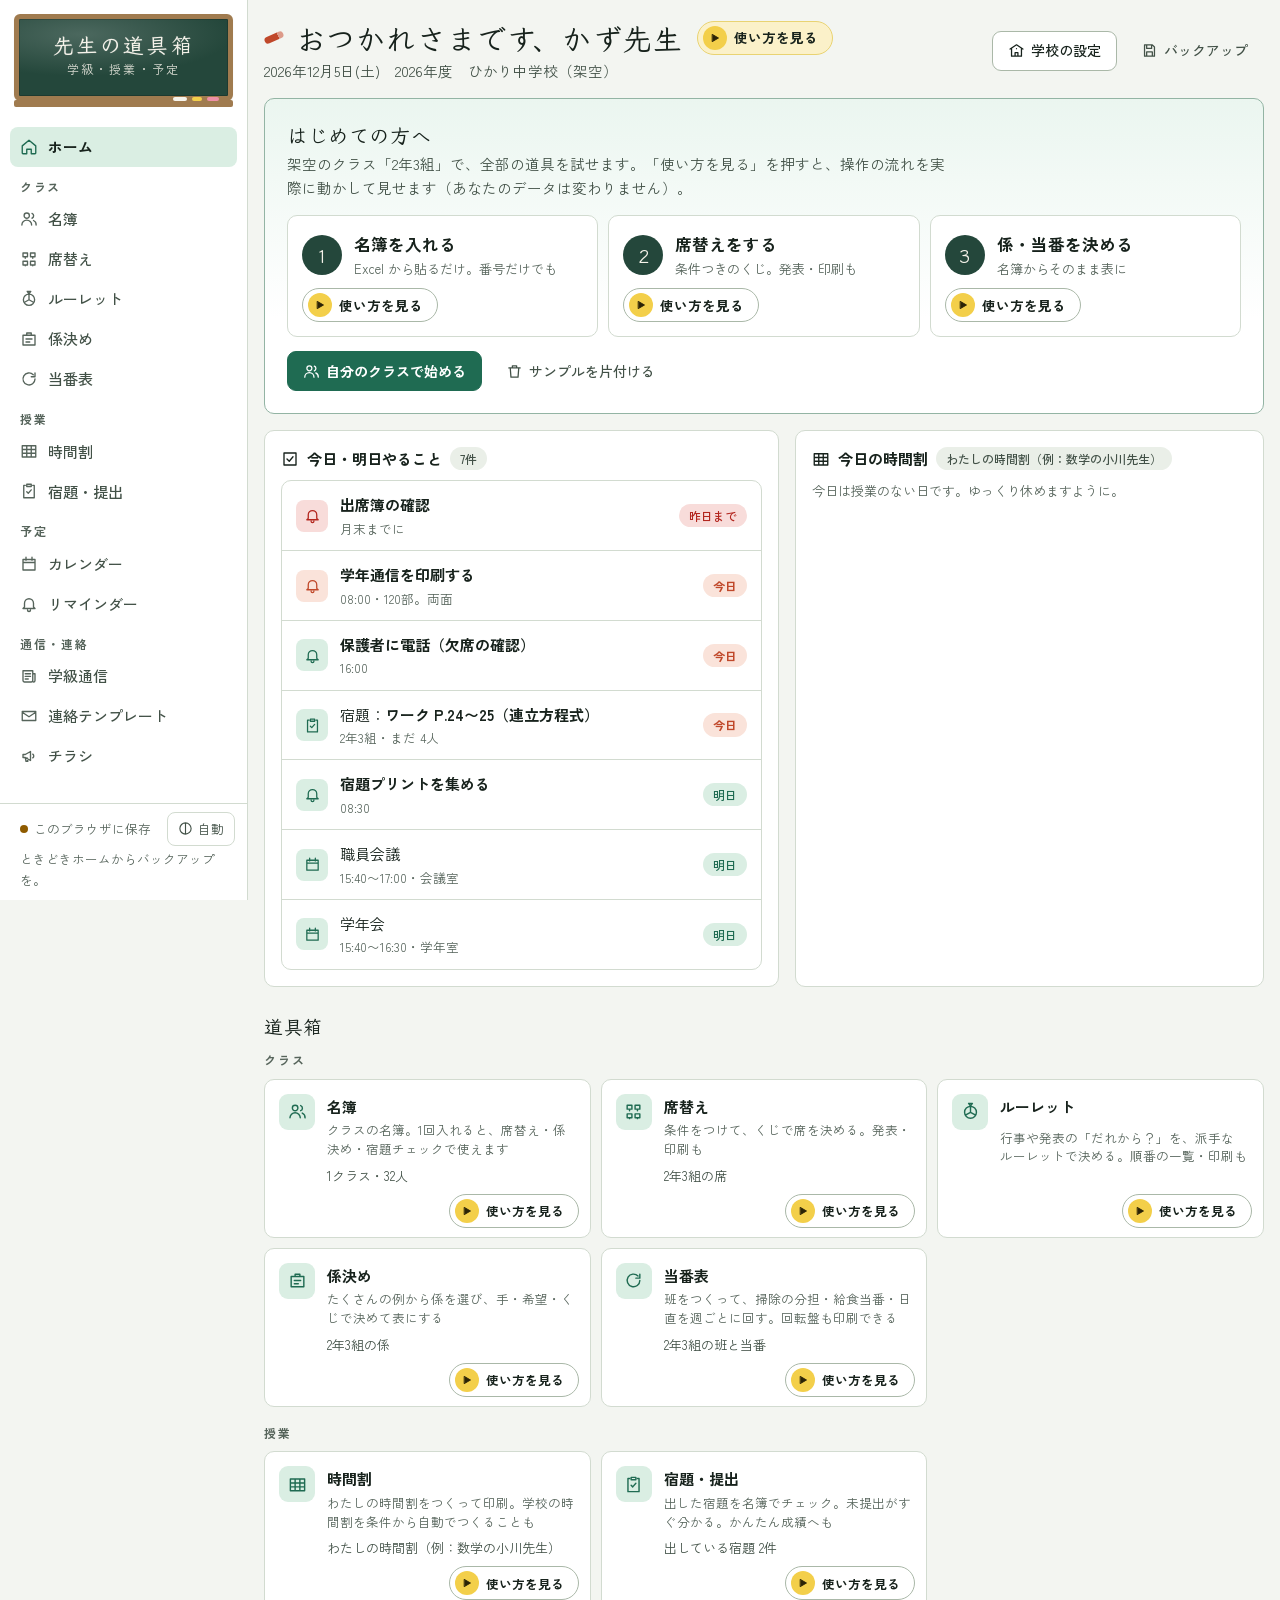
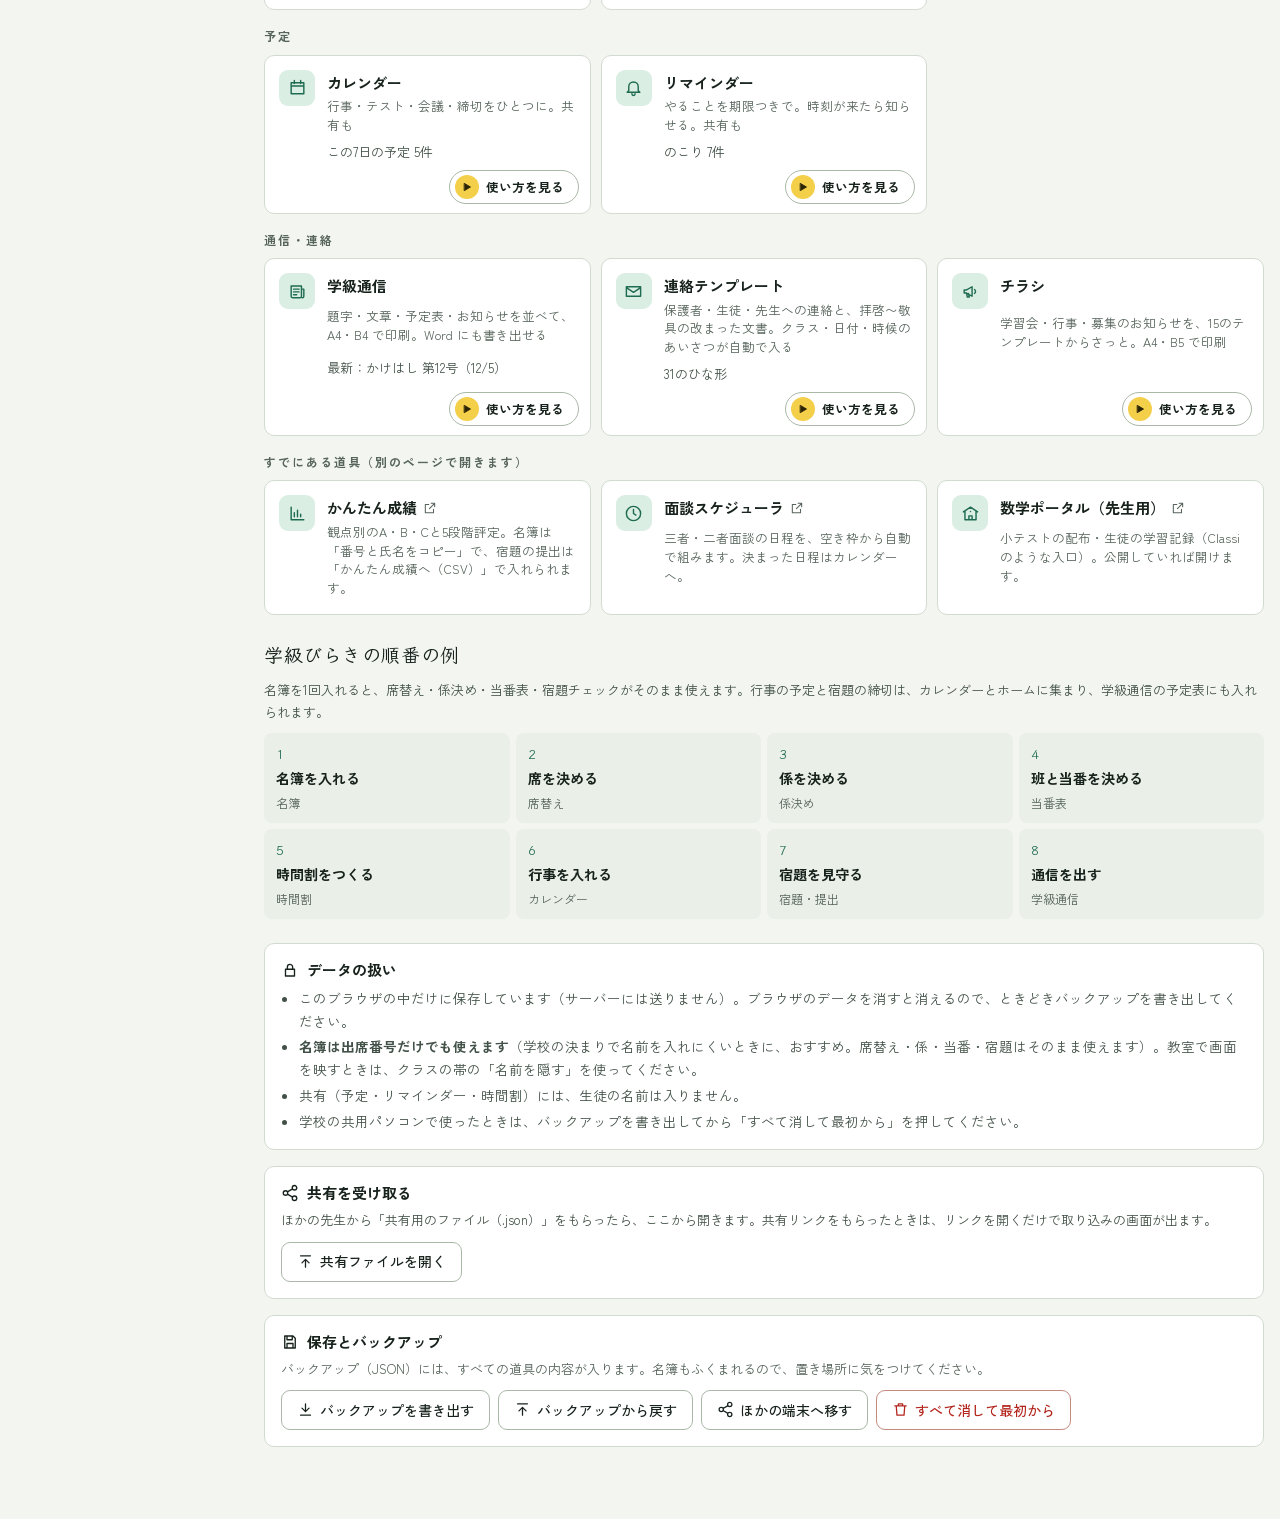
==== commit e6482d16: "先生の道具箱：新しい道具と機能（ルーレット・チラシ・学級通信のテンプレート・時候のあいさつと改まった文書・席替えの列指定・バックアップの声かけと引っ越し・アカウント保存の準備） - 席替え：列を決める" ====
--- a/sensei-kit/index.html
+++ b/sensei-kit/index.html
@@ -17,8 +17,10 @@
 <body>
 <div id="kit"></div>
 <!-- 部品（順番が大事：kit.js → school.js → 解く部品 → アプリ。最後に Kit.start()） -->
+<script src="config.js"></script>
 <script src="vendor/qrcode.js"></script>
 <script src="js/kit.js"></script>
+<script src="js/cloud.js"></script>
 <script src="js/core/school.js"></script>
 <script src="js/core/seat-solver.js"></script>
 <script src="js/core/timetable-solver.js"></script>
@@ -26,6 +28,8 @@
 <script src="js/core/duty.js"></script>
 <script src="js/core/letters.js"></script>
 <script src="js/core/docx.js"></script>
+<script src="js/core/newsletter-templates.js"></script>
+<script src="js/core/flyer-templates.js"></script>
 <script src="js/apps/home.js"></script>
 <script src="js/apps/roster.js"></script>
 <script src="js/apps/seats.js"></script>
@@ -37,6 +41,24 @@
 <script src="js/apps/reminders.js"></script>
 <script src="js/apps/newsletter.js"></script>
 <script src="js/apps/templates.js"></script>
+<script src="js/apps/roulette.js"></script>
+<script src="js/apps/flyer.js"></script>
+<script src="js/apps/beta.js"></script>
+<!-- 使い方のデモ（土台と、道具ごとの手順） -->
+<script src="js/demo.js"></script>
+<script src="js/tours/home.js"></script>
+<script src="js/tours/roster.js"></script>
+<script src="js/tours/seats.js"></script>
+<script src="js/tours/roles.js"></script>
+<script src="js/tours/duty.js"></script>
+<script src="js/tours/timetable.js"></script>
+<script src="js/tours/homework.js"></script>
+<script src="js/tours/calendar.js"></script>
+<script src="js/tours/reminders.js"></script>
+<script src="js/tours/newsletter.js"></script>
+<script src="js/tours/templates.js"></script>
+<script src="js/tours/roulette.js"></script>
+<script src="js/tours/flyer.js"></script>
 <script src="js/start.js"></script>
 </body>
 </html>
--- a/sensei-kit/css/kit.css
+++ b/sensei-kit/css/kit.css
@@ -12,7 +12,7 @@
   --line-strong: #aab8a8;
   --ink: #17221c;
   --ink-2: #425147;
-  --ink-3: #627168;
+  --ink-3: #56645b;
   --gosu: #1f6b52;
   --gosu-hi: #26805f;
   --gosu-wash: #daeee3;
@@ -30,6 +30,9 @@
   --bad: #b3261e;
   --bad-wash: #f8dcda;
   --focus: #26805f;
+  --demo: #f3cf4a;
+  --demo-wash: #fbf1c9;
+  --on-demo: #2b2306;
   --scrim: rgba(12, 24, 18, .42);
   --shadow-1: 0 1px 2px rgba(20, 40, 30, .06);
   --shadow-2: 0 2px 4px rgba(20, 40, 30, .05), 0 12px 32px rgba(20, 40, 30, .12);
@@ -58,10 +61,10 @@
 @media (prefers-color-scheme: dark) {
   :root:not([data-theme="light"]) {
     --bg: #0e1512;
-    --surface: #141e19;
-    --surface-2: #1a2721;
-    --surface-3: #22322a;
-    --line: #293a31;
+    --surface: #17231d;
+    --surface-2: #1e2c25;
+    --surface-3: #26372e;
+    --line: #2e4136;
     --line-strong: #3c5346;
     --ink: #e5eee8;
     --ink-2: #b2c3b8;
@@ -83,6 +86,9 @@
     --bad: #ff8d84;
     --bad-wash: #47201d;
     --focus: #9fdec1;
+    --demo: #e9c54e;
+    --demo-wash: #3a3214;
+    --on-demo: #1f1904;
     --scrim: rgba(0, 0, 0, .55);
     --shadow-1: 0 1px 2px rgba(0, 0, 0, .3);
     --shadow-2: 0 2px 4px rgba(0, 0, 0, .3), 0 12px 32px rgba(0, 0, 0, .45);
@@ -101,10 +107,10 @@
 }
 :root[data-theme="dark"] {
   --bg: #0e1512;
-  --surface: #141e19;
-  --surface-2: #1a2721;
-  --surface-3: #22322a;
-  --line: #293a31;
+  --surface: #17231d;
+  --surface-2: #1e2c25;
+  --surface-3: #26372e;
+  --line: #2e4136;
   --line-strong: #3c5346;
   --ink: #e5eee8;
   --ink-2: #b2c3b8;
@@ -126,6 +132,9 @@
   --bad: #ff8d84;
   --bad-wash: #47201d;
   --focus: #9fdec1;
+  --demo: #e9c54e;
+  --demo-wash: #3a3214;
+  --on-demo: #1f1904;
   --scrim: rgba(0, 0, 0, .55);
   --shadow-1: 0 1px 2px rgba(0, 0, 0, .3);
   --shadow-2: 0 2px 4px rgba(0, 0, 0, .3), 0 12px 32px rgba(0, 0, 0, .45);
@@ -195,7 +204,7 @@
   padding-top: env(safe-area-inset-top, 0px);
   padding-bottom: env(safe-area-inset-bottom, 0px);
   padding-left: env(safe-area-inset-left, 0px);
-  overflow-y: auto;
+  overflow-y: auto; scrollbar-width: thin;
 }
 .mb.is-drawer .mb-side { transform: none; box-shadow: var(--shadow-2); }
 .mb-scrim { position: fixed; inset: 0; z-index: 55; background: var(--scrim); }
@@ -206,33 +215,55 @@
 
 /* 黒板の看板（木の枠とチョーク受け）。押すとホームへ */
 .kokuban {
-  position: relative; display: block; margin: 16px 14px 6px; padding: 16px 12px 22px;
+  position: relative; display: block; margin: 14px 14px 8px; padding: 12px 12px 16px;
   color: var(--on-board); text-align: center; text-decoration: none;
   background: radial-gradient(120% 90% at 30% 20%, color-mix(in srgb, var(--board) 82%, #fff) 0%, var(--board) 60%);
   border: 5px solid var(--frame); border-radius: 6px;
   box-shadow: inset 0 0 0 1px rgba(0, 0, 0, .18), var(--shadow-1);
 }
 .kokuban:hover { color: var(--on-board); filter: brightness(1.05); }
-.kokuban .kokuban-name { font-family: var(--font-display); font-weight: 600; font-size: 22px; letter-spacing: .12em; line-height: 1.25; display: block; text-shadow: 0 0 1px rgba(255, 255, 255, .35); }
-.kokuban .kokuban-sub { display: block; font-size: 11px; letter-spacing: .2em; opacity: .82; margin-top: 4px; }
+.kokuban .kokuban-name { font-family: var(--font-display); font-weight: 600; font-size: 21px; letter-spacing: .12em; line-height: 1.25; display: block; text-shadow: 0 0 1px rgba(255, 255, 255, .35); }
+.kokuban .kokuban-sub { display: block; font-size: 12px; letter-spacing: .18em; opacity: .85; margin-top: 2px; }
 .kokuban .kokuban-tray { position: absolute; left: -5px; right: -5px; bottom: -11px; height: 7px; background: var(--frame); border-radius: 2px; display: flex; justify-content: flex-end; align-items: flex-start; gap: 5px; padding: 0 14px; }
 .kokuban .kokuban-tray i { display: block; width: 14px; height: 4px; margin-top: -3px; border-radius: 2px; background: #f7f4ec; }
 .kokuban .kokuban-tray i.c2 { width: 10px; background: #f3cf4a; }
 .kokuban .kokuban-tray i.c3 { width: 12px; background: #ef8fa6; }
 
-.mb-nav { padding: 24px 10px 12px; display: grid; gap: 14px; }
-.mb-nav-group > .mb-nav-label { font-size: 11px; letter-spacing: .16em; color: var(--ink-3); padding: 0 10px 4px; font-weight: 700; }
+.mb-nav { padding: 18px 10px 10px; display: grid; gap: 10px; align-content: start; }
+/* 道具が増えて入りきらないときは、メニューの中だけを送る（上の看板と下の保存の状態はいつも見える） */
+.mb-nav { flex: 1 1 auto; min-height: 0; overflow-y: auto; scrollbar-width: thin; }
+.mb-nav-group > .mb-nav-label { font-size: 12px; letter-spacing: .14em; color: var(--ink-3); padding: 0 10px 2px; font-weight: 700; }
 .mb-nav-item {
   display: flex; align-items: center; gap: 10px; width: 100%;
-  padding: 7px 10px; border-radius: 8px; border: 0; background: transparent;
-  color: var(--ink-2); font: inherit; font-size: 14px; text-align: left; cursor: pointer; text-decoration: none;
+  min-height: 40px; padding: 0 10px; border-radius: 8px; border: 0; background: transparent;
+  color: var(--ink-2); font: inherit; font-size: 15px; font-weight: 500; text-align: left; cursor: pointer; text-decoration: none;
 }
 .mb-nav-item svg { flex: none; width: 18px; height: 18px; color: var(--ink-3); }
 .mb-nav-item:hover { background: var(--surface-2); color: var(--ink); }
 .mb-nav-item[aria-current="page"] { background: var(--gosu-wash); color: var(--ink); font-weight: 700; }
 .mb-nav-item[aria-current="page"] svg { color: var(--gosu); }
-.mb-side-foot { margin-top: auto; padding: 12px 20px 18px; font-size: 12px; color: var(--ink-3); border-top: 1px solid var(--line); display: grid; gap: 6px; }
-.mb-save-state { display: flex; align-items: center; gap: 6px; }
+.mb-side-foot { margin-top: auto; padding: 8px 12px 10px 20px; font-size: 12.5px; color: var(--ink-3); border-top: 1px solid var(--line); display: flex; flex-wrap: wrap; align-items: center; gap: 2px 8px; }
+.mb-side-foot .mb-save-where { flex-basis: 100%; }
+.mb-theme { margin-left: auto; display: inline-flex; align-items: center; gap: 5px; min-height: 34px; padding: 0 10px; border-radius: 8px; border: 1px solid var(--line); background: transparent; color: var(--ink-2); font: inherit; font-size: 12.5px; cursor: pointer; white-space: nowrap; }
+.mb-theme:hover { background: var(--surface-2); color: var(--ink); }
+.mb-theme svg { width: 15px; height: 15px; }
+/* 背の低い画面（Chromebook など）：メニューを1画面に収める。グループの見出しは細い線に、看板は小さく */
+@media (min-width: 1000px) and (max-height: 760px) {
+  .kokuban { margin: 10px 14px 6px; padding: 8px 12px 12px; }
+  .kokuban .kokuban-name { font-size: 19px; }
+  .kokuban .kokuban-sub { display: none; }
+  .mb-nav { padding: 12px 10px 8px; gap: 0; }
+  .mb-nav-item { min-height: 38px; }
+  .mb-nav-group + .mb-nav-group { border-top: 1px solid var(--line); margin-top: 5px; padding-top: 5px; }
+  .mb-nav-group > .mb-nav-label { display: none; }
+  .mb-side-foot .mb-save-where { display: none; }
+}
+.mb-save-state { display: flex; align-items: center; gap: 6px; min-height: 34px; padding: 0 6px; margin-left: -6px; border: 0; border-radius: 8px; background: transparent; color: inherit; font: inherit; text-align: left; cursor: pointer; }
+.mb-save-state:hover { background: var(--surface-2); color: var(--ink); }
+.mb-save-state[data-mode="cloud-ok"]::before { background: var(--ok); }
+.mb-save-state[data-mode="cloud-busy"]::before { background: var(--gosu); }
+.mb-save-state[data-mode="cloud-warn"]::before { background: var(--warn); }
+.mb-save-state[data-mode="cloud-bad"]::before { background: var(--bad); }
 .mb-save-state::before { content: ""; width: 8px; height: 8px; border-radius: 50%; background: var(--ink-3); flex: none; }
 .mb-save-state[data-mode="db"]::before { background: var(--ok); }
 .mb-save-state[data-mode="local"]::before { background: var(--warn); }
@@ -240,30 +271,31 @@
 .mb-main { min-width: 0; }
 .mb-view {
   padding-left: var(--gutter-l); padding-right: var(--gutter-r);
-  padding-block: 22px 72px;
+  padding-block: 18px 72px;
   max-width: 1240px; margin: 0 auto;
 }
 .mb-view.is-wide { max-width: none; padding-block: 0; padding-left: 0; padding-right: 0; }
 
 /* ───────── アプリの見出し ───────── */
-.app-head { display: flex; flex-wrap: wrap; align-items: flex-end; gap: 12px 20px; margin-bottom: 20px; }
+.app-head { display: flex; flex-wrap: wrap; align-items: center; gap: 10px 20px; margin-bottom: 14px; }
 .app-head .app-title { min-width: 0; flex: 1 1 320px; }
-.app-head h1 { font-family: var(--font-display); font-weight: 600; font-size: clamp(22px, 3.2vw, 30px); letter-spacing: .04em; display: flex; align-items: center; gap: 12px; }
+.app-head h1 { font-family: var(--font-display); font-weight: 600; font-size: clamp(23px, 3vw, 29px); letter-spacing: .04em; display: flex; align-items: center; gap: 12px; }
 /* 見出しの頭に、チョーク1本 */
 .app-head h1::before {
   content: ""; flex: none; width: 20px; height: 7px; border-radius: 4px;
   background: linear-gradient(90deg, var(--shu) 0 72%, color-mix(in srgb, var(--shu) 55%, var(--surface)) 72%);
   transform: rotate(-24deg);
 }
-.app-head .app-desc { color: var(--ink-2); margin-top: 6px; font-size: 14px; max-width: 64ch; }
+.app-head .app-desc { color: var(--ink-2); margin-top: 2px; font-size: 14.5px; max-width: 46em; text-wrap: pretty; }
 .app-head .app-actions { display: flex; flex-wrap: wrap; gap: 8px; align-items: center; }
+@media (max-width: 640px) { .app-head h1 { font-size: 21px; gap: 10px; } }
 
 /* ───────── 部品 ───────── */
 .btn {
   --btn-bg: var(--surface); --btn-fg: var(--ink); --btn-line: var(--line-strong);
   display: inline-flex; align-items: center; justify-content: center; gap: 6px;
-  min-height: 38px; padding: 7px 14px;
-  border: 1px solid var(--btn-line); border-radius: 8px;
+  min-height: 40px; padding: 7px 15px;
+  border: 1px solid var(--btn-line); border-radius: 9px;
   background: var(--btn-bg); color: var(--btn-fg);
   font: inherit; font-size: 14px; font-weight: 500; line-height: 1.2;
   cursor: pointer; text-decoration: none; white-space: nowrap;
@@ -281,17 +313,20 @@
 .btn.ghost:hover { --btn-bg: var(--surface-2); color: var(--ink); }
 .btn.danger { --btn-fg: var(--bad); --btn-line: color-mix(in srgb, var(--bad) 45%, var(--line)); }
 .btn.danger:hover { --btn-bg: var(--bad-wash); }
-.btn.sm { min-height: 30px; padding: 4px 10px; font-size: 13px; border-radius: 7px; }
-.btn.icon { padding: 0; width: 38px; min-width: 38px; }
-.btn.icon.sm { width: 30px; min-width: 30px; }
+.btn.sm { min-height: 34px; padding: 4px 12px; font-size: 13.5px; border-radius: 8px; }
+.btn.icon { padding: 0; width: 40px; min-width: 40px; }
+.btn.icon.sm { width: 34px; min-width: 34px; }
 .btn.ai { --btn-line: color-mix(in srgb, var(--gosu) 40%, var(--line)); color: var(--gosu); }
 .btn.ai svg { color: var(--gosu); }
 .btn-row { display: flex; flex-wrap: wrap; gap: 8px; align-items: center; }
 /* 指で押す画面では、小さいボタンも 36px 以上に */
 @media (pointer: coarse) {
-  .btn.sm { min-height: 36px; }
-  .btn.icon.sm { width: 36px; min-width: 36px; }
-  .seg > button { min-height: 36px; }
+  .btn { min-height: 44px; }
+  .btn.icon { width: 44px; min-width: 44px; }
+  .btn.sm { min-height: 40px; }
+  .btn.icon.sm { width: 40px; min-width: 40px; }
+  .seg > button { min-height: 40px; }
+  input[type="checkbox"], input[type="radio"] { width: 22px; height: 22px; }
 }
 
 label { font-size: 13px; color: var(--ink-2); font-weight: 500; }
@@ -299,15 +334,22 @@
 input[type="date"], input[type="time"], input[type="datetime-local"], input[type="month"], input[type="search"],
 input[type="password"], input:not([type]), select, textarea {
   width: 100%; min-width: 0;
-  min-height: 38px; padding: 7px 10px;
+  min-height: 40px; padding: 7px 10px;
   border: 1px solid var(--line-strong); border-radius: 8px;
   background: var(--surface); color: var(--ink);
   font: inherit; font-size: 15px; line-height: 1.5;
 }
 textarea { min-height: 84px; resize: vertical; }
 select { padding-right: 28px; }
+/* 選ぶ欄：Safari（WebKit）でも高さ 40px にそろえる（既定の見た目だと 26px になる）。矢印は文字の色で描く（暗い表示でも見える） */
+select:not([multiple]):not([size]) {
+  -webkit-appearance: none; appearance: none;
+  background-image: linear-gradient(45deg, transparent 50%, var(--ink-2) 50%), linear-gradient(135deg, var(--ink-2) 50%, transparent 50%);
+  background-position: calc(100% - 16px) 52%, calc(100% - 11px) 52%;
+  background-size: 5px 5px, 5px 5px; background-repeat: no-repeat;
+}
 input:focus, select:focus, textarea:focus { outline: 2px solid var(--focus); outline-offset: 0; border-color: var(--focus); }
-input[type="checkbox"], input[type="radio"] { accent-color: var(--gosu); width: 17px; height: 17px; }
+input[type="checkbox"], input[type="radio"] { accent-color: var(--gosu); width: 19px; height: 19px; flex: none; }
 input[type="color"] { width: 44px; height: 36px; padding: 2px; border: 1px solid var(--line-strong); border-radius: 8px; background: var(--surface); cursor: pointer; }
 input[type="range"] { accent-color: var(--gosu); width: 100%; }
 ::placeholder { color: var(--ink-3); opacity: 1; }
@@ -341,7 +383,7 @@
 .muted { color: var(--ink-3); }
 .ink-2 { color: var(--ink-2); }
 .small { font-size: 13px; }
-.tiny { font-size: 11.5px; }
+.tiny { font-size: 12px; }
 .num { font-variant-numeric: tabular-nums; }
 .mono { font-family: var(--font-mono); font-size: .92em; }
 .display { font-family: var(--font-display); }
@@ -356,7 +398,7 @@
   font-size: 12px; font-weight: 500; line-height: 1.6;
   background: var(--surface-2); color: var(--ink-2); border: 1px solid transparent; white-space: nowrap;
 }
-.chip.sample { background: var(--shu-wash); color: var(--shu); font-weight: 700; letter-spacing: .04em; }
+.chip.sample { background: var(--gosu-wash); color: var(--gosu); font-weight: 700; letter-spacing: .04em; }
 .chip.blue { background: var(--gosu-wash); color: var(--gosu); }
 .chip.shu { background: var(--shu-wash); color: var(--shu); font-weight: 700; }
 .chip.ok { background: var(--ok-wash); color: var(--ok); }
@@ -369,18 +411,20 @@
 
 /* サンプル表示中の帯 */
 .sample-bar {
-  display: flex; flex-wrap: wrap; align-items: center; gap: 8px 14px;
-  padding: 10px 14px; margin-bottom: 16px;
-  border-radius: var(--r); border: 1px dashed color-mix(in srgb, var(--shu) 55%, var(--line));
-  background: color-mix(in srgb, var(--shu-wash) 55%, var(--surface));
-  font-size: 13.5px; color: var(--ink-2);
-}
-.sample-bar strong { color: var(--shu); }
+  display: flex; flex-wrap: wrap; align-items: center; gap: 6px 12px;
+  padding: 6px 8px 6px 10px; margin-bottom: 12px;
+  border-radius: var(--r); border: 1px solid var(--line);
+  background: var(--surface-2);
+  font-size: 13.5px; line-height: 1.55; color: var(--ink-2);
+}
+.sample-bar > span { flex: 1 1 260px; min-width: 0; }
+.sample-bar strong { display: inline-block; margin-right: 6px; padding: 0 9px; border-radius: 999px; background: var(--gosu-wash); color: var(--gosu); font-size: 12.5px; letter-spacing: .04em; }
 .sample-bar .btn-row { margin-left: auto; }
+html.is-demo .sample-bar { display: none; }
 
 /* 切り替えボタン（セグメント） */
 .seg { display: inline-flex; flex-wrap: wrap; gap: 2px; padding: 3px; border-radius: 9px; background: var(--surface-2); border: 1px solid var(--line); }
-.seg > button { display: inline-flex; align-items: center; justify-content: center; gap: 6px; border: 0; background: transparent; color: var(--ink-2); font: inherit; font-size: 13px; padding: 5px 12px; border-radius: 6px; cursor: pointer; min-height: 30px; white-space: nowrap; }
+.seg > button { display: inline-flex; align-items: center; justify-content: center; gap: 6px; border: 0; background: transparent; color: var(--ink-2); font: inherit; font-size: 13.5px; padding: 5px 12px; border-radius: 6px; cursor: pointer; min-height: 34px; white-space: nowrap; }
 .seg > button svg { flex: none; }
 .seg > button:hover { color: var(--ink); }
 .seg > button[aria-pressed="true"] { background: var(--surface); color: var(--ink); font-weight: 700; box-shadow: var(--shadow-1); }
@@ -444,10 +488,10 @@
 @keyframes mb-fade { from { opacity: 0; } to { opacity: 1; } }
 
 /* 知らせ */
-.mb-toasts { position: fixed; z-index: 120; left: 50%; transform: translateX(-50%); bottom: calc(18px + env(safe-area-inset-bottom, 0px)); display: grid; gap: 8px; width: min(440px, calc(100% - 32px)); pointer-events: none; }
-.toast { pointer-events: auto; background: var(--ink); color: var(--surface); padding: 10px 14px; border-radius: 10px; box-shadow: var(--shadow-2); font-size: 14px; display: flex; gap: 10px; align-items: center; animation: mb-rise .18s ease-out; }
+.mb-toasts { position: fixed; z-index: 170; left: 50%; transform: translateX(-50%); bottom: calc(18px + env(safe-area-inset-bottom, 0px)); display: grid; gap: 8px; width: min(440px, calc(100% - 32px)); pointer-events: none; }
+.toast { pointer-events: none; background: var(--ink); color: var(--surface); padding: 10px 14px; border-radius: 10px; box-shadow: var(--shadow-2); font-size: 14px; display: flex; gap: 10px; align-items: center; animation: mb-rise .18s ease-out; }
 .toast.bad { background: var(--bad); color: #fff; }
-.toast .btn { --btn-bg: transparent; --btn-fg: inherit; --btn-line: currentColor; min-height: 28px; padding: 3px 10px; font-size: 13px; margin-left: auto; }
+.toast .btn { pointer-events: auto; --btn-bg: transparent; --btn-fg: inherit; --btn-line: currentColor; min-height: 28px; padding: 3px 10px; font-size: 13px; margin-left: auto; }
 @keyframes mb-rise { from { opacity: 0; transform: translateY(6px); } to { opacity: 1; transform: none; } }
 
 /* 使い方などの折りたたみ */
@@ -478,7 +522,110 @@
 .chart .chart-tip .tip-row b { font-variant-numeric: tabular-nums; margin-left: auto; padding-left: 10px; }
 .chart .chart-tip .tip-row i { width: 12px; height: 2px; border-radius: 2px; display: inline-block; }
 .chart .chart-table-toggle { margin-top: 6px; }
-.chart text { fill: var(--ink-3); font-size: 11px; font-family: var(--font-body); }
+.chart text { fill: var(--ink-3); font-size: 12px; font-family: var(--font-body); }
+
+/* ───────── 使い方のデモ（js/demo.js） ───────── */
+.app-title-row { display: flex; align-items: center; flex-wrap: wrap; gap: 8px 14px; }
+.demo-btn {
+  display: inline-flex; align-items: center; gap: 7px; min-height: 34px; padding: 4px 14px 4px 5px;
+  border-radius: 999px; border: 1px solid color-mix(in srgb, var(--demo) 70%, var(--line));
+  background: var(--demo-wash); color: var(--ink); font: inherit; font-size: 13.5px; font-weight: 700; cursor: pointer; white-space: nowrap;
+  transition: background .12s, transform .06s;
+}
+.demo-btn svg { box-sizing: content-box; width: 12px; height: 12px; padding: 6px; border-radius: 50%; background: var(--demo); color: var(--on-demo); }
+.demo-btn:hover { background: color-mix(in srgb, var(--demo) 30%, var(--demo-wash)); }
+.demo-btn:active { transform: translateY(1px); }
+@media (pointer: coarse) { .demo-btn { min-height: 40px; } }
+
+.demo-ribbon {
+  position: sticky; top: 0; z-index: 165; /* 使い方の吹き出し（160）より上：説明の途中でも「デモを終わる」を押せる */
+  display: flex; flex-wrap: wrap; align-items: center; gap: 6px 12px;
+  padding: 8px var(--gutter-r) 8px var(--gutter-l);
+  background: var(--demo); color: var(--on-demo); font-size: 13.5px; line-height: 1.5;
+  box-shadow: 0 2px 8px rgba(40, 30, 0, .18);
+}
+@media (max-width: 999px) { .demo-ribbon { top: calc(var(--top-h) + env(safe-area-inset-top, 0px)); } .mb.is-drawer .demo-ribbon { z-index: 45; } }
+.demo-ribbon-tag { flex: none; display: inline-flex; align-items: center; gap: 5px; padding: 2px 10px; border-radius: 999px; background: var(--on-demo); color: var(--demo); font-weight: 700; font-size: 12.5px; letter-spacing: .06em; white-space: nowrap; }
+.demo-ribbon-text { min-width: 0; }
+.demo-ribbon-text b { font-weight: 700; }
+.demo-ribbon-btns { flex: none; margin-left: auto; display: flex; gap: 6px; flex-wrap: wrap; }
+.demo-ribbon-btns button { display: inline-flex; align-items: center; gap: 5px; min-height: 34px; padding: 4px 12px; border-radius: 8px; font: inherit; font-size: 13px; font-weight: 700; cursor: pointer; border: 1.5px solid var(--on-demo); background: transparent; color: var(--on-demo); white-space: nowrap; }
+.demo-ribbon-btns .demo-ribbon-end { background: var(--on-demo); color: var(--demo); }
+.demo-ribbon-btns button:hover { filter: brightness(1.08); }
+@media (pointer: coarse) { .demo-ribbon-btns button { min-height: 40px; } }
+@media (max-width: 640px) {
+  .demo-ribbon { flex-wrap: nowrap; gap: 8px; padding-top: 6px; padding-bottom: 6px; font-size: 12.5px; }
+  .demo-ribbon-long { display: none; }
+  .demo-ribbon-text { flex: 1 1 auto; min-width: 0; line-height: 1.35; font-size: 12px; }
+  .demo-ribbon-tag { letter-spacing: 0; }
+  .demo-ribbon-btns button { min-height: 36px; padding: 4px 10px; font-size: 12.5px; }
+  .demo-ribbon-tag { padding: 2px 8px; }
+  .tour-card.docked .tour-auto span, .tour-card.docked .tour-back span { display: none; }
+  .tour-card.docked .tour-foot { flex-wrap: nowrap; }
+}
+.mb-save-state[data-mode="demo"]::before { background: var(--demo); }
+
+.tour { position: fixed; inset: 0; z-index: 160; pointer-events: none; }
+.tour-block { position: fixed; pointer-events: auto; background: transparent; }
+.tour.no-spot .tour-block:first-child { background: rgba(8, 16, 12, .45); }
+.tour-spot {
+  position: fixed; pointer-events: none; border-radius: 10px;
+  box-shadow: 0 0 0 3px var(--demo), 0 0 0 9999px rgba(8, 16, 12, .45);
+  transition: left .28s ease, top .28s ease, width .28s ease, height .28s ease;
+}
+.tour-spot::after { content: ""; position: absolute; inset: -3px; border-radius: 12px; box-shadow: 0 0 0 0 color-mix(in srgb, var(--demo) 70%, transparent); animation: tour-pulse 1.8s ease-out infinite; }
+@keyframes tour-pulse { 0% { box-shadow: 0 0 0 0 color-mix(in srgb, var(--demo) 70%, transparent); } 70%, 100% { box-shadow: 0 0 0 12px color-mix(in srgb, var(--demo) 0%, transparent); } }
+.tour-card {
+  position: fixed; pointer-events: auto; width: min(380px, calc(100vw - 24px));
+  background: var(--surface); color: var(--ink); border: 1px solid var(--line); border-top: 4px solid var(--demo);
+  border-radius: 14px; box-shadow: var(--shadow-2); padding: 12px 16px 14px;
+  transition: left .28s ease, top .28s ease;
+}
+.tour-card.docked { left: 12px !important; right: 12px; bottom: calc(12px + env(safe-area-inset-bottom, 0px)); top: auto !important; width: auto; max-height: 46vh; overflow: auto; }
+.tour-card.nudge { animation: tour-nudge .32s ease; }
+@keyframes tour-nudge { 25% { transform: translateX(-5px); } 75% { transform: translateX(5px); } }
+.tour-top { display: flex; align-items: center; gap: 10px; margin-bottom: 4px; }
+.tour-count { font-size: 12.5px; color: var(--ink-3); font-weight: 700; white-space: nowrap; }
+.tour-count b { color: var(--ink); }
+.tour-dots { display: flex; gap: 4px; flex: 1; flex-wrap: wrap; }
+.tour-dots i { width: 7px; height: 7px; border-radius: 50%; background: var(--line-strong); }
+.tour-dots i.done { background: color-mix(in srgb, var(--demo) 60%, var(--line-strong)); }
+.tour-dots i.now { background: var(--demo); box-shadow: 0 0 0 2px color-mix(in srgb, var(--demo) 35%, transparent); width: 16px; border-radius: 4px; }
+.tour-x { margin-left: auto; width: 36px; height: 36px; display: grid; place-items: center; border-radius: 8px; border: 0; background: transparent; color: var(--ink-3); cursor: pointer; }
+.tour-x:hover { background: var(--surface-2); color: var(--ink); }
+.tour-title { font-size: 17px; font-weight: 700; line-height: 1.45; }
+.tour-text { margin-top: 4px; font-size: 15px; color: var(--ink-2); line-height: 1.7; }
+.tour-note, .tour-hint { margin-top: 6px; font-size: 12.5px; color: var(--ink-3); }
+.tour-bar { margin-top: 10px; height: 4px; border-radius: 99px; background: var(--surface-2); overflow: hidden; }
+.tour-bar i { display: block; height: 100%; width: 100%; background: var(--demo); transform-origin: left; animation: tour-bar linear forwards; }
+@keyframes tour-bar { from { transform: scaleX(0); } to { transform: scaleX(1); } }
+.tour-foot { display: flex; align-items: center; gap: 6px; margin-top: 12px; flex-wrap: wrap; }
+.tour-btn { display: inline-flex; align-items: center; justify-content: center; gap: 6px; min-height: 40px; padding: 6px 14px; border-radius: 9px; border: 1px solid var(--line-strong); background: var(--surface); color: var(--ink); font: inherit; font-size: 14px; font-weight: 700; cursor: pointer; white-space: nowrap; }
+.tour-btn:hover { background: var(--surface-2); }
+.tour-btn:disabled { opacity: .45; cursor: default; }
+.tour-btn.ghost { border-color: transparent; background: transparent; color: var(--ink-2); font-weight: 500; padding-inline: 10px; }
+.tour-btn.ghost:hover { background: var(--surface-2); }
+.tour-btn.primary { background: var(--demo); border-color: var(--demo); color: var(--on-demo); }
+.tour-btn.primary:hover { filter: brightness(1.05); }
+.tour-auto[aria-pressed="true"] { color: var(--ink); background: var(--demo-wash); }
+.tour-finger {
+  position: fixed; left: -21px; top: -21px; width: 42px; height: 42px; border-radius: 50%; pointer-events: none; opacity: 0;
+  background: rgba(255, 255, 255, .55); border: 3px solid rgba(20, 30, 25, .78); box-shadow: 0 4px 14px rgba(0, 0, 0, .3);
+  transition: transform .5s cubic-bezier(.3, .7, .2, 1), opacity .2s; z-index: 2;
+}
+.tour-finger.on { opacity: 1; }
+.tour-finger::after { content: ""; position: absolute; inset: -3px; border-radius: 50%; border: 3px solid var(--demo); opacity: 0; }
+.tour-finger.tap { animation: tour-press .32s ease; }
+.tour-finger.tap::after { animation: tour-ripple .5s ease-out; }
+@keyframes tour-press { 50% { scale: .82; } }
+@keyframes tour-ripple { from { opacity: 1; transform: scale(.6); } to { opacity: 0; transform: scale(1.9); } }
+/* 説明のあいだ：知らせは上に出す（下の吹き出しのボタンに重ならないように）。スマホは、ページの下の部品も吹き出しの上まで送れるように余白を足す */
+html.is-touring .mb-toasts { bottom: auto; top: calc(env(safe-area-inset-top, 0px) + 64px); }
+@media (max-width: 999px) { html.is-touring .mb-toasts { top: calc(env(safe-area-inset-top, 0px) + var(--top-h) + 52px); } }
+@media (max-width: 639px) { html.is-touring .mb-view { padding-bottom: 52vh; } }
+/* ダイアログが開いているときは、帯をダイアログの下に（題名が隠れないように） */
+body:has(.modal-back) .demo-ribbon { z-index: 45; }
+@media print { .demo-ribbon, .tour, .demo-btn { display: none !important; } }
 
 /* 印刷（手元のブラウザで開いたときだけ使える） */
 @media print {
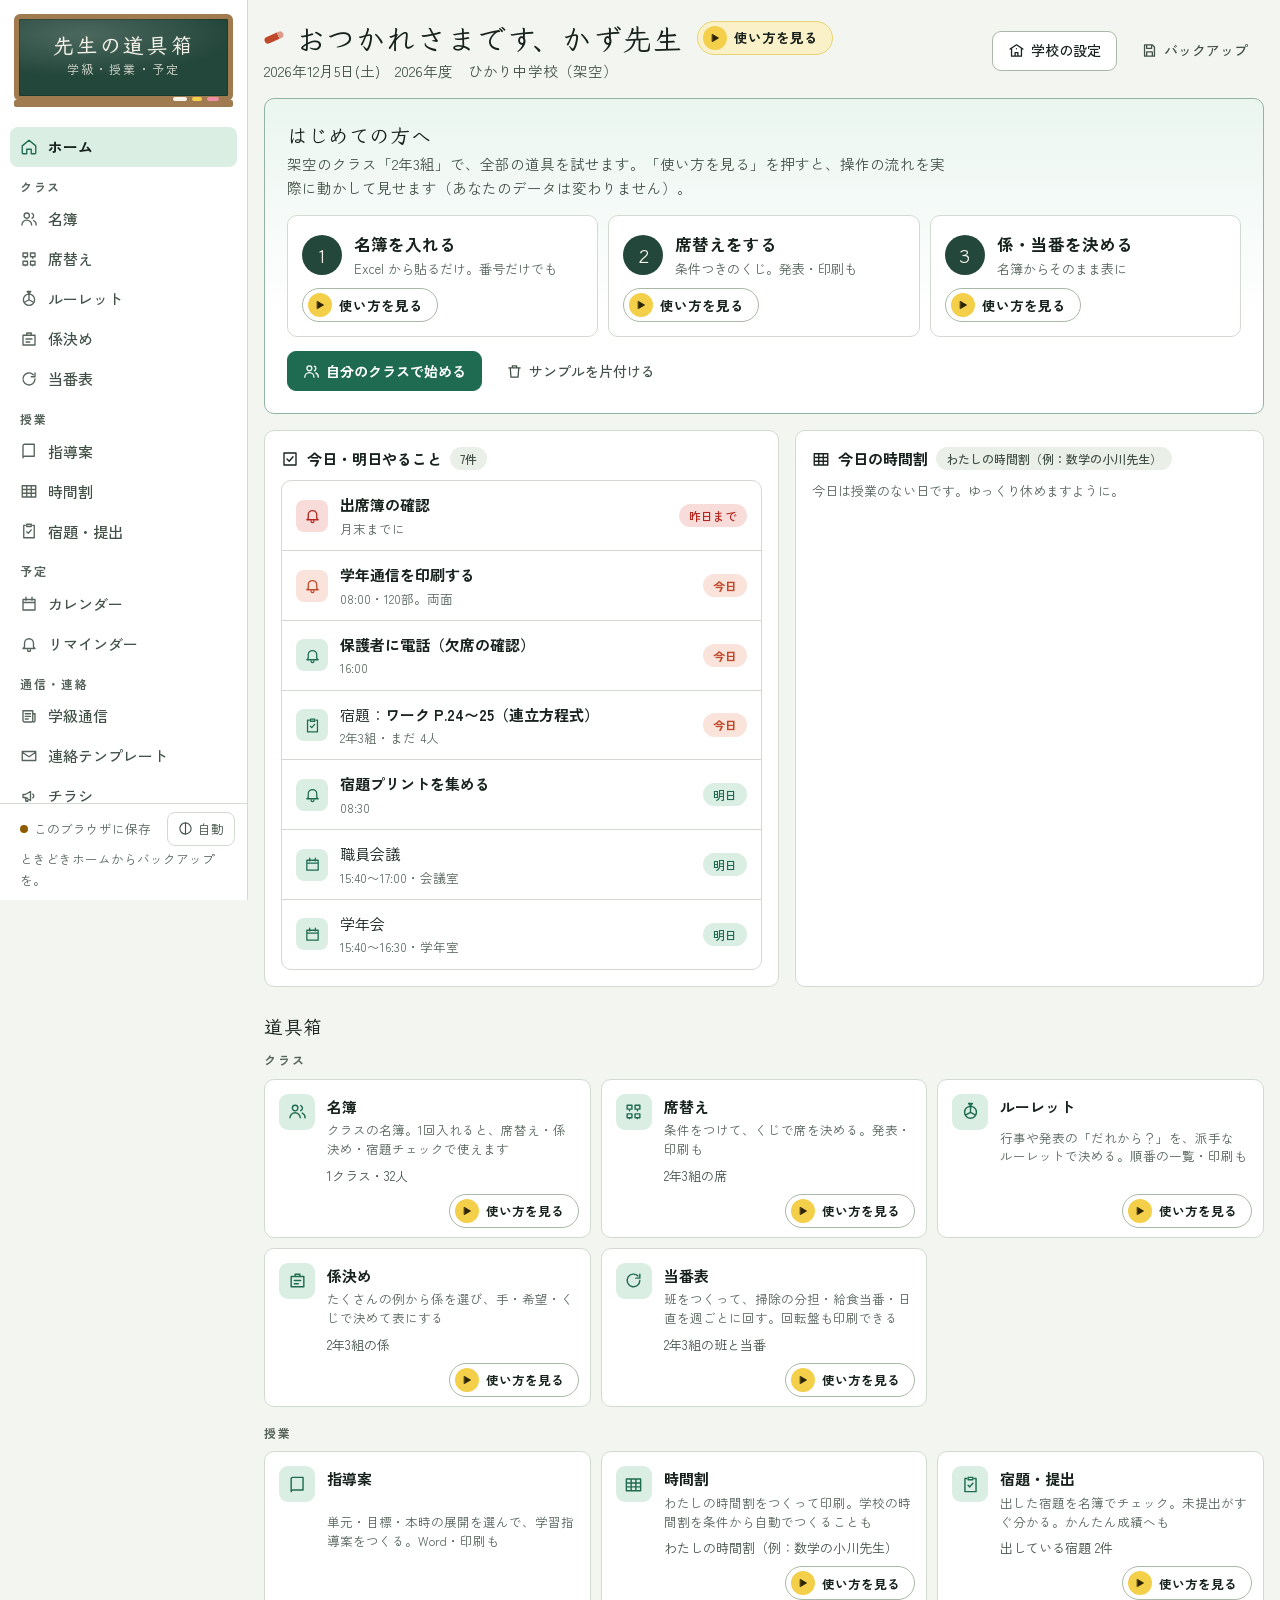
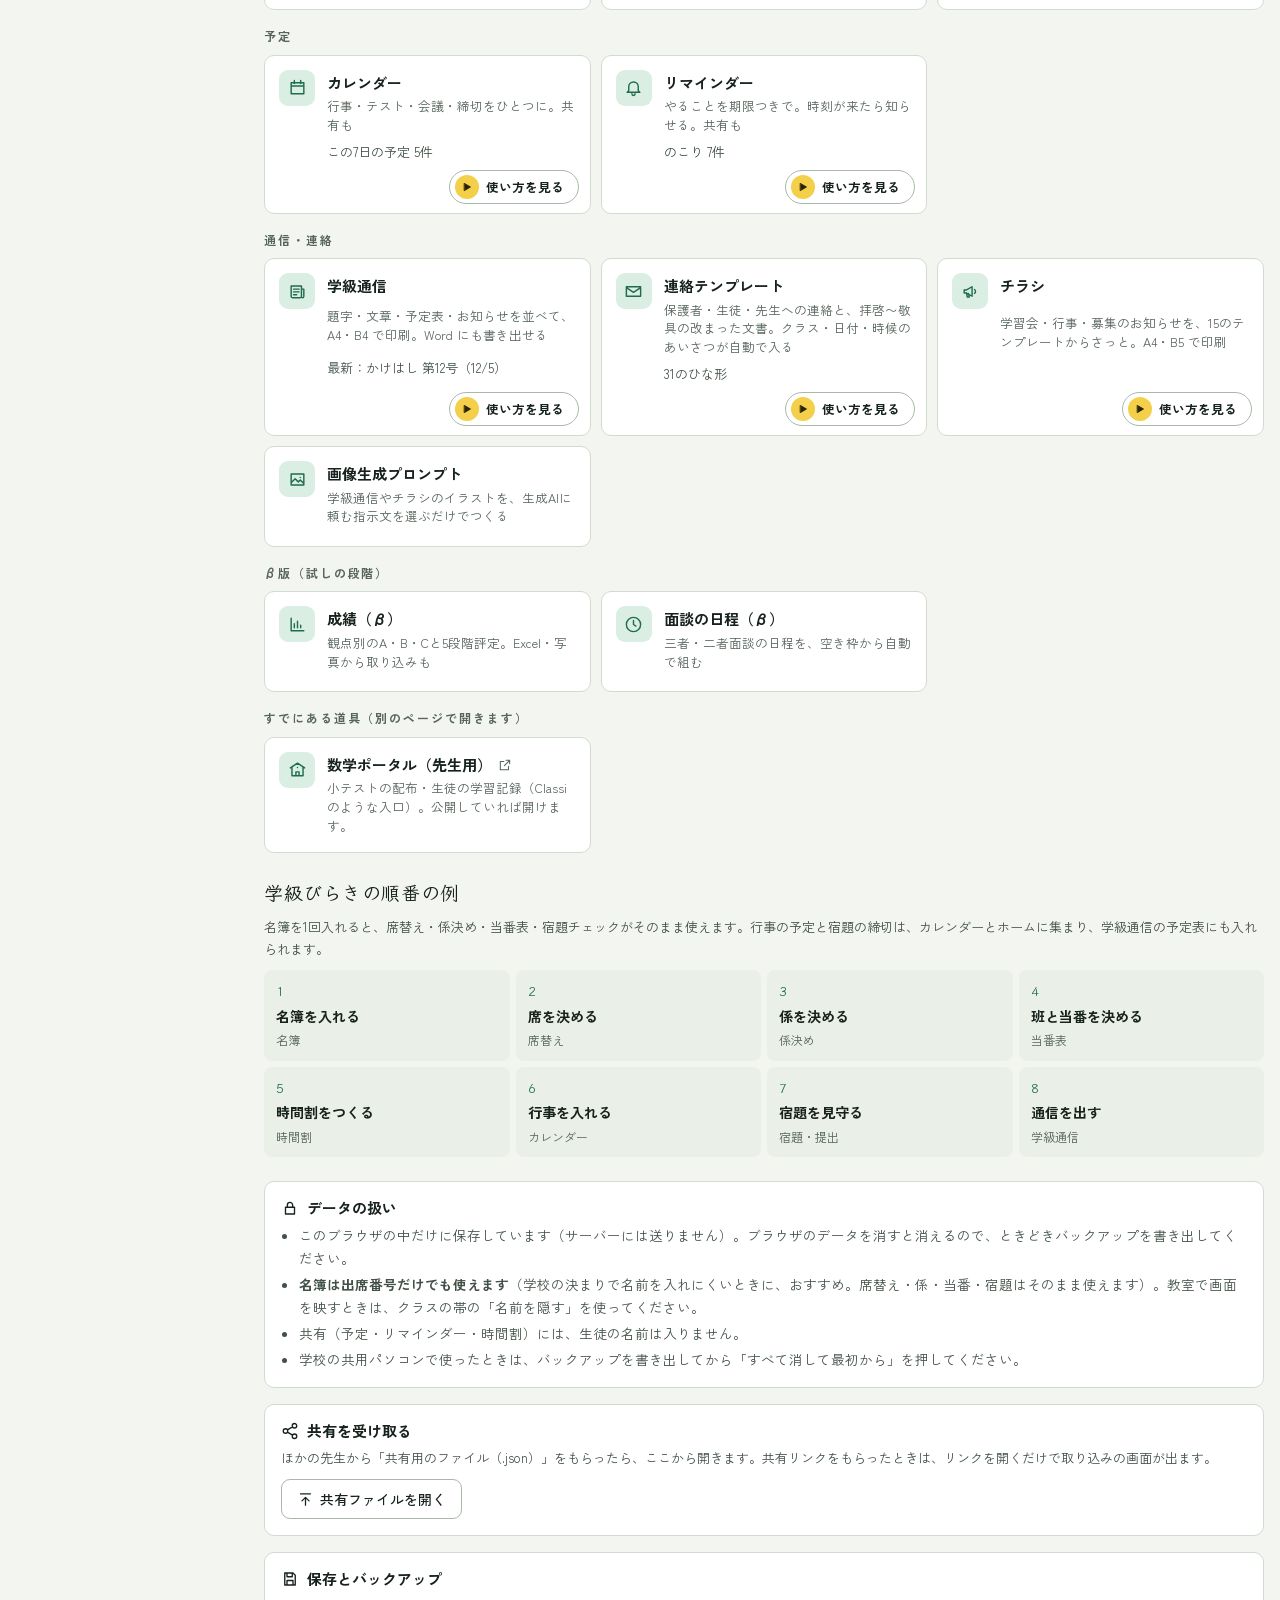
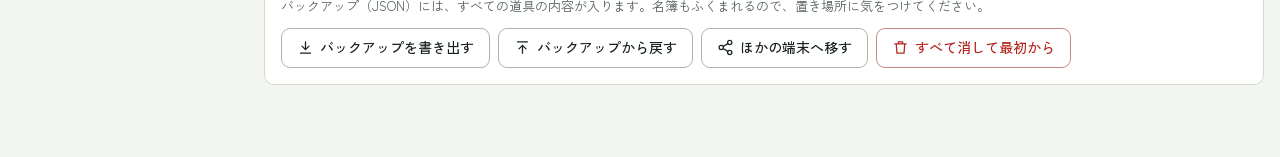
==== commit fe5f189c: "先生の道具箱：指導案・画像生成プロンプトを中で開く道具として追加、成績と面談（β）はだれでも使えるように Co-Authored-By: Claude Opus 5.5 <noreply@anthro" ====
--- a/sensei-kit/index.html
+++ b/sensei-kit/index.html
@@ -21,6 +21,7 @@
 <script src="vendor/qrcode.js"></script>
 <script src="js/kit.js"></script>
 <script src="js/cloud.js"></script>
+<script src="js/usage.js"></script>
 <script src="js/core/school.js"></script>
 <script src="js/core/seat-solver.js"></script>
 <script src="js/core/timetable-solver.js"></script>
@@ -43,7 +44,7 @@
 <script src="js/apps/templates.js"></script>
 <script src="js/apps/roulette.js"></script>
 <script src="js/apps/flyer.js"></script>
-<script src="js/apps/beta.js"></script>
+<script src="js/apps/embeds.js"></script>
 <!-- 使い方のデモ（土台と、道具ごとの手順） -->
 <script src="js/demo.js"></script>
 <script src="js/tours/home.js"></script>
